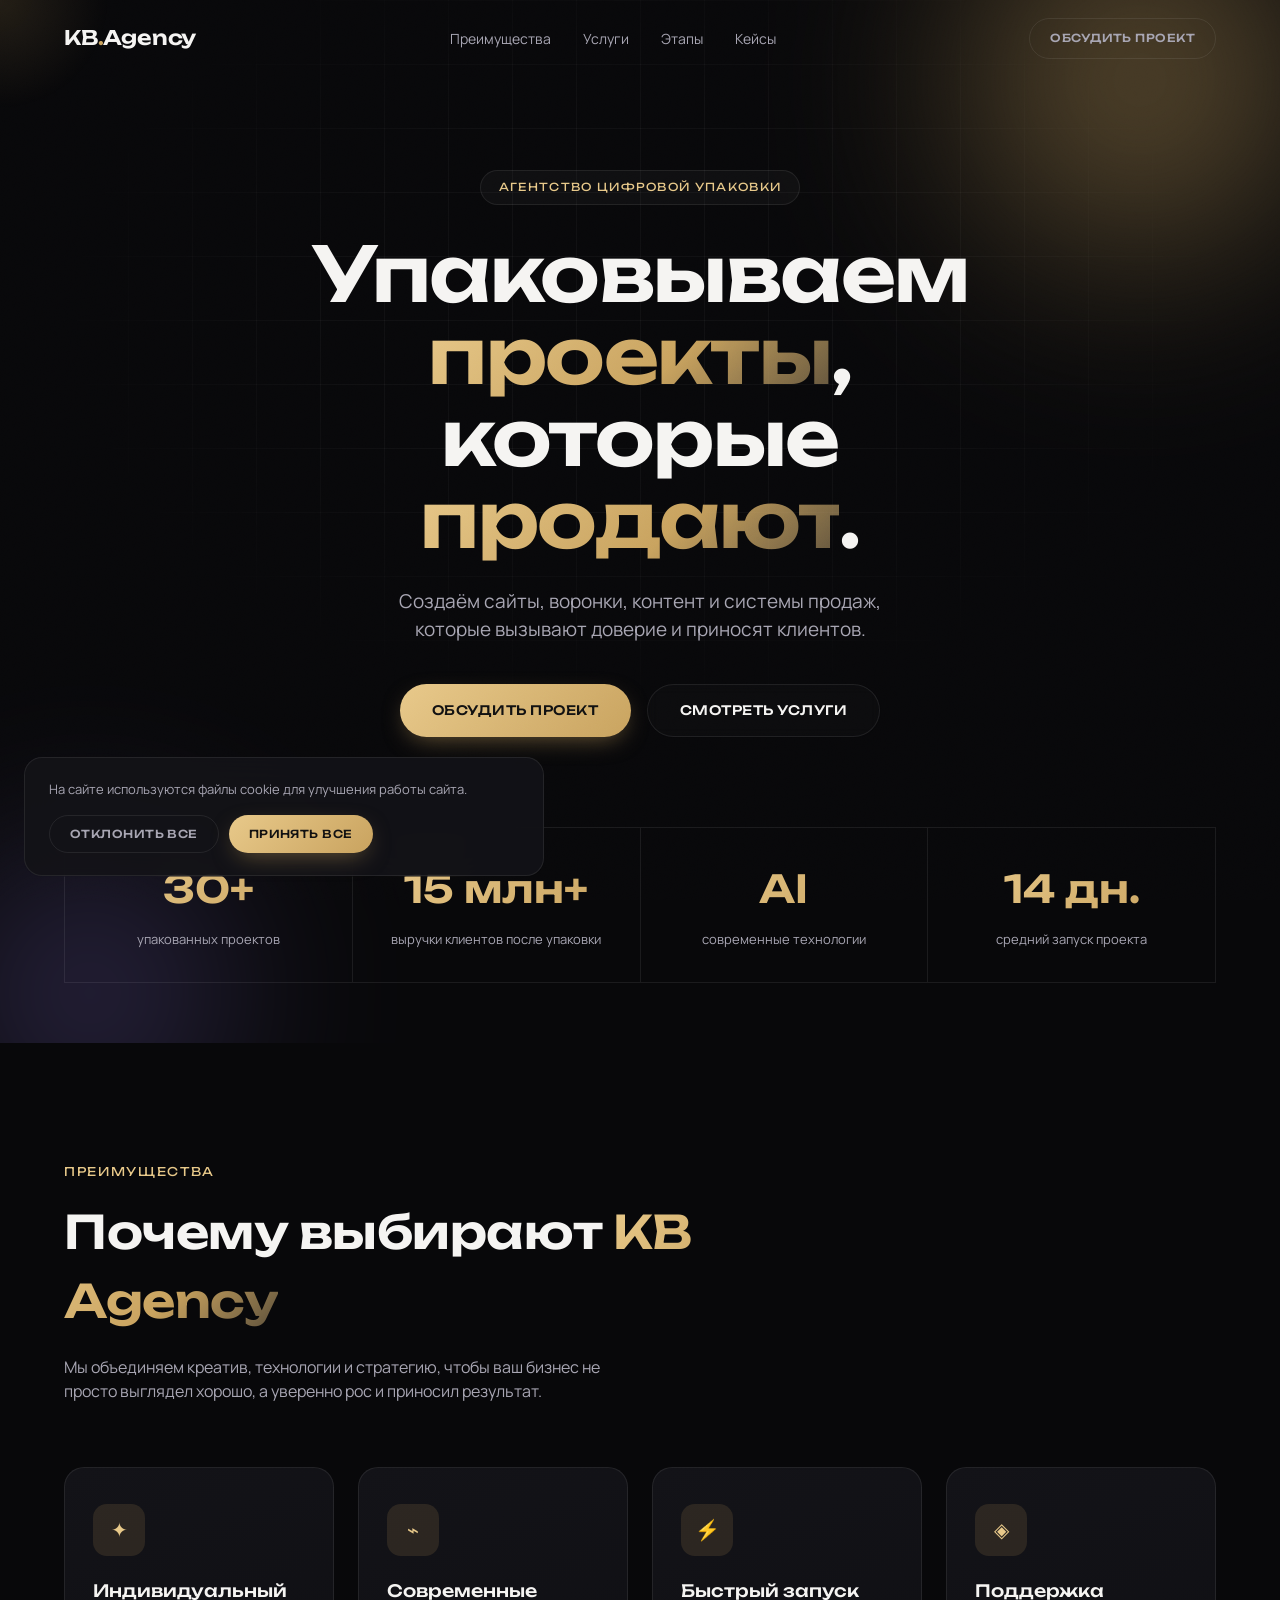
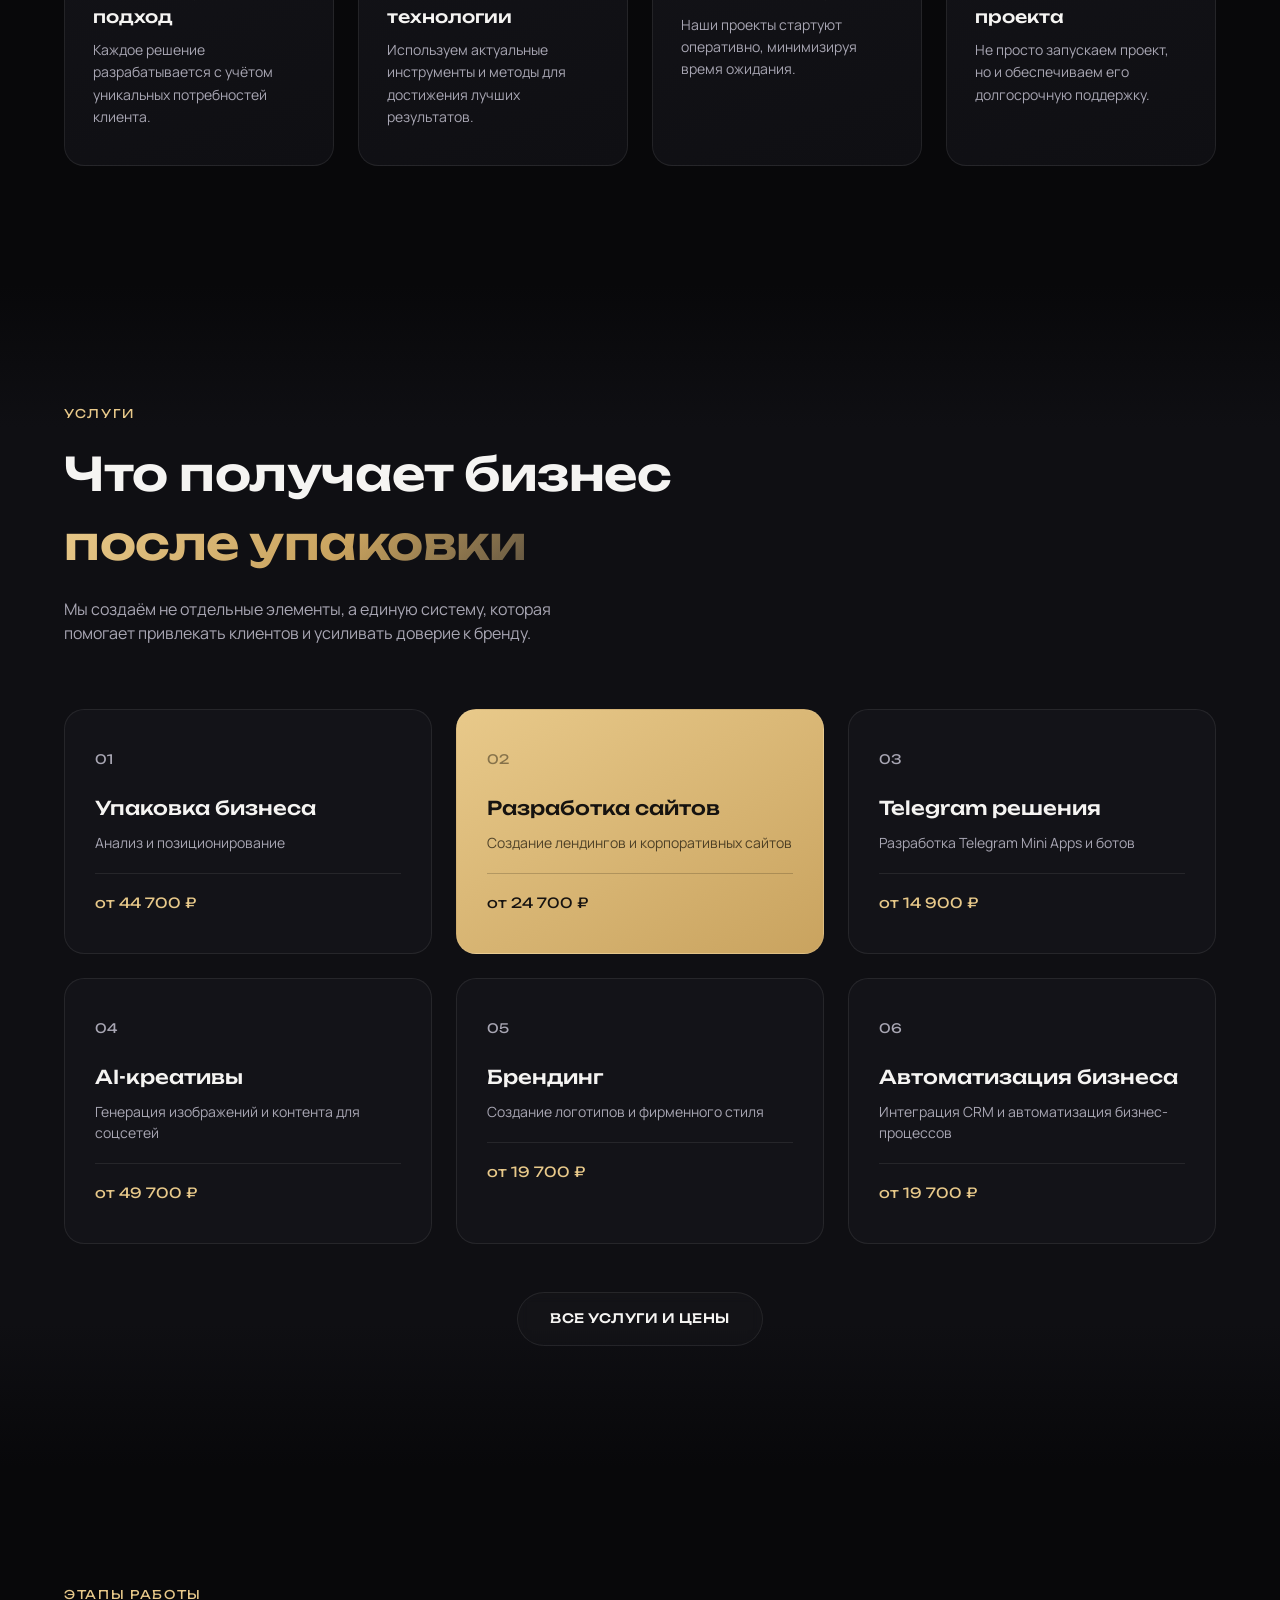
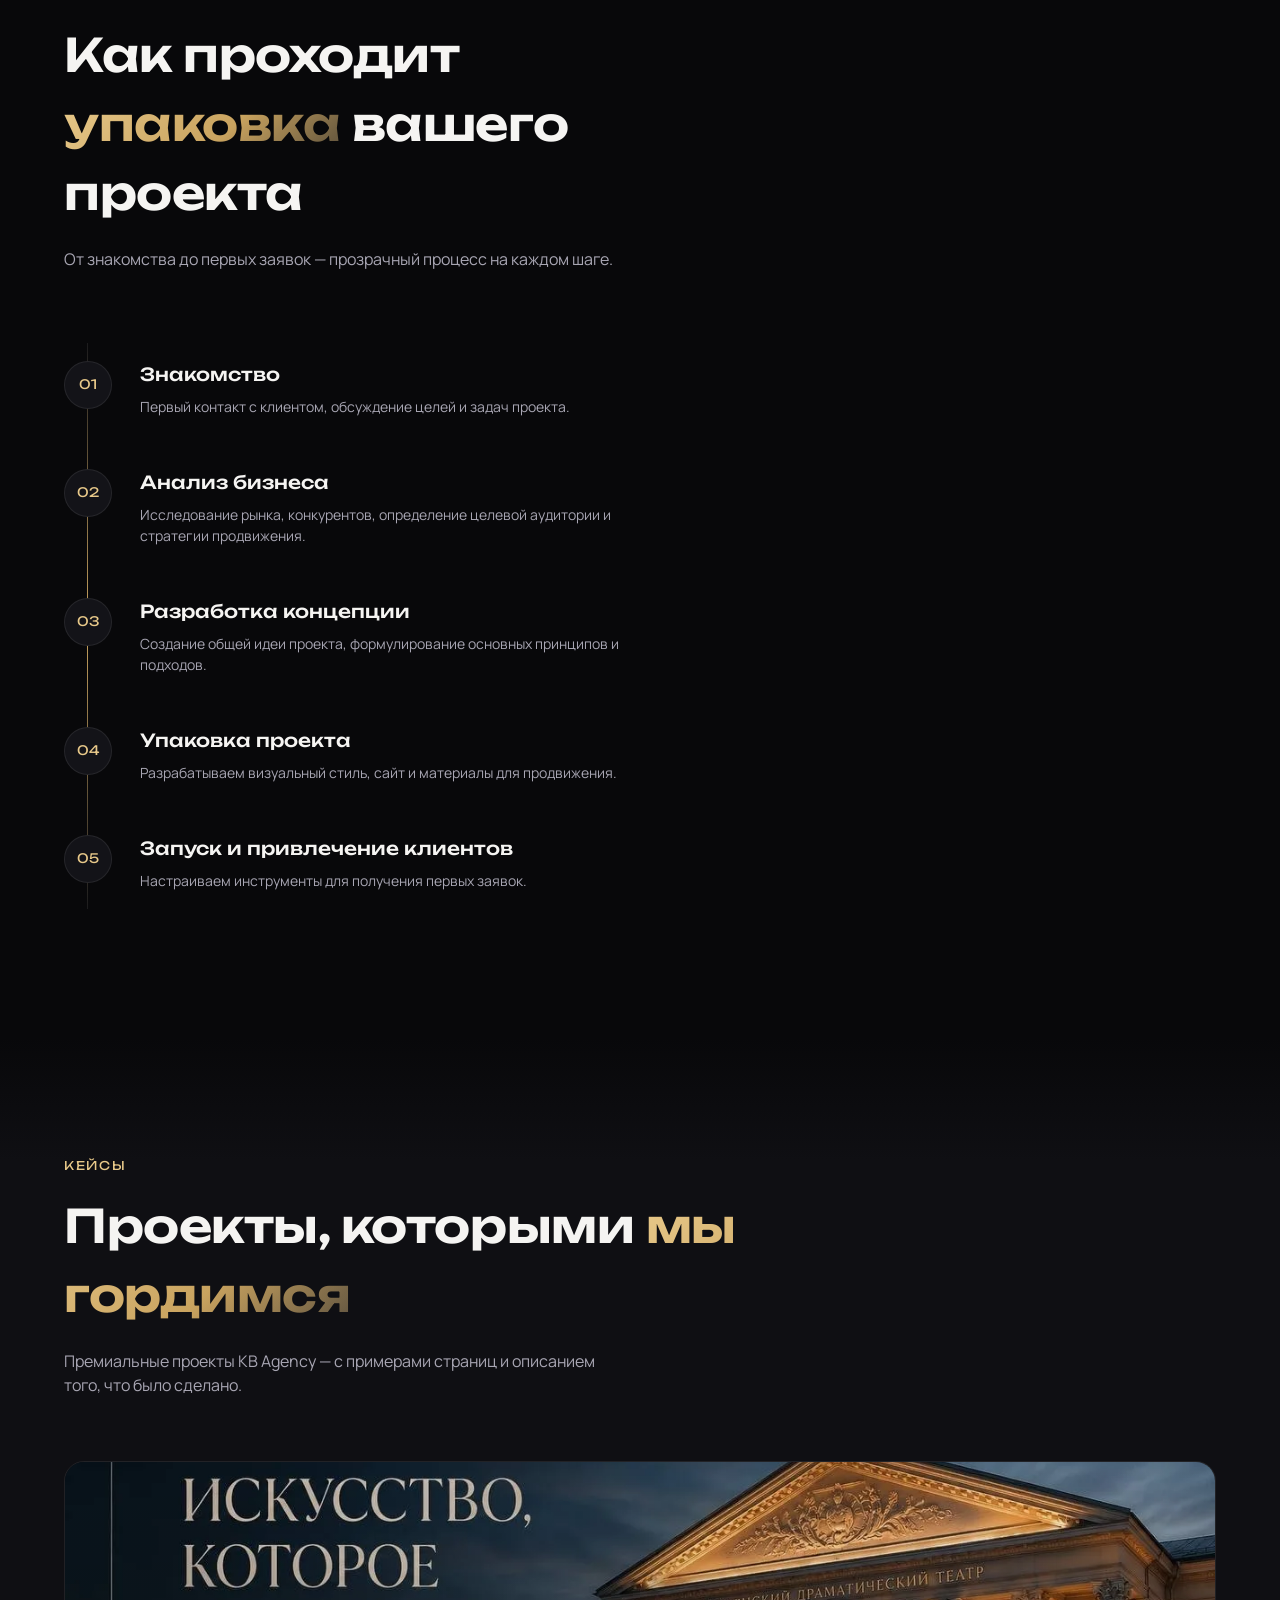
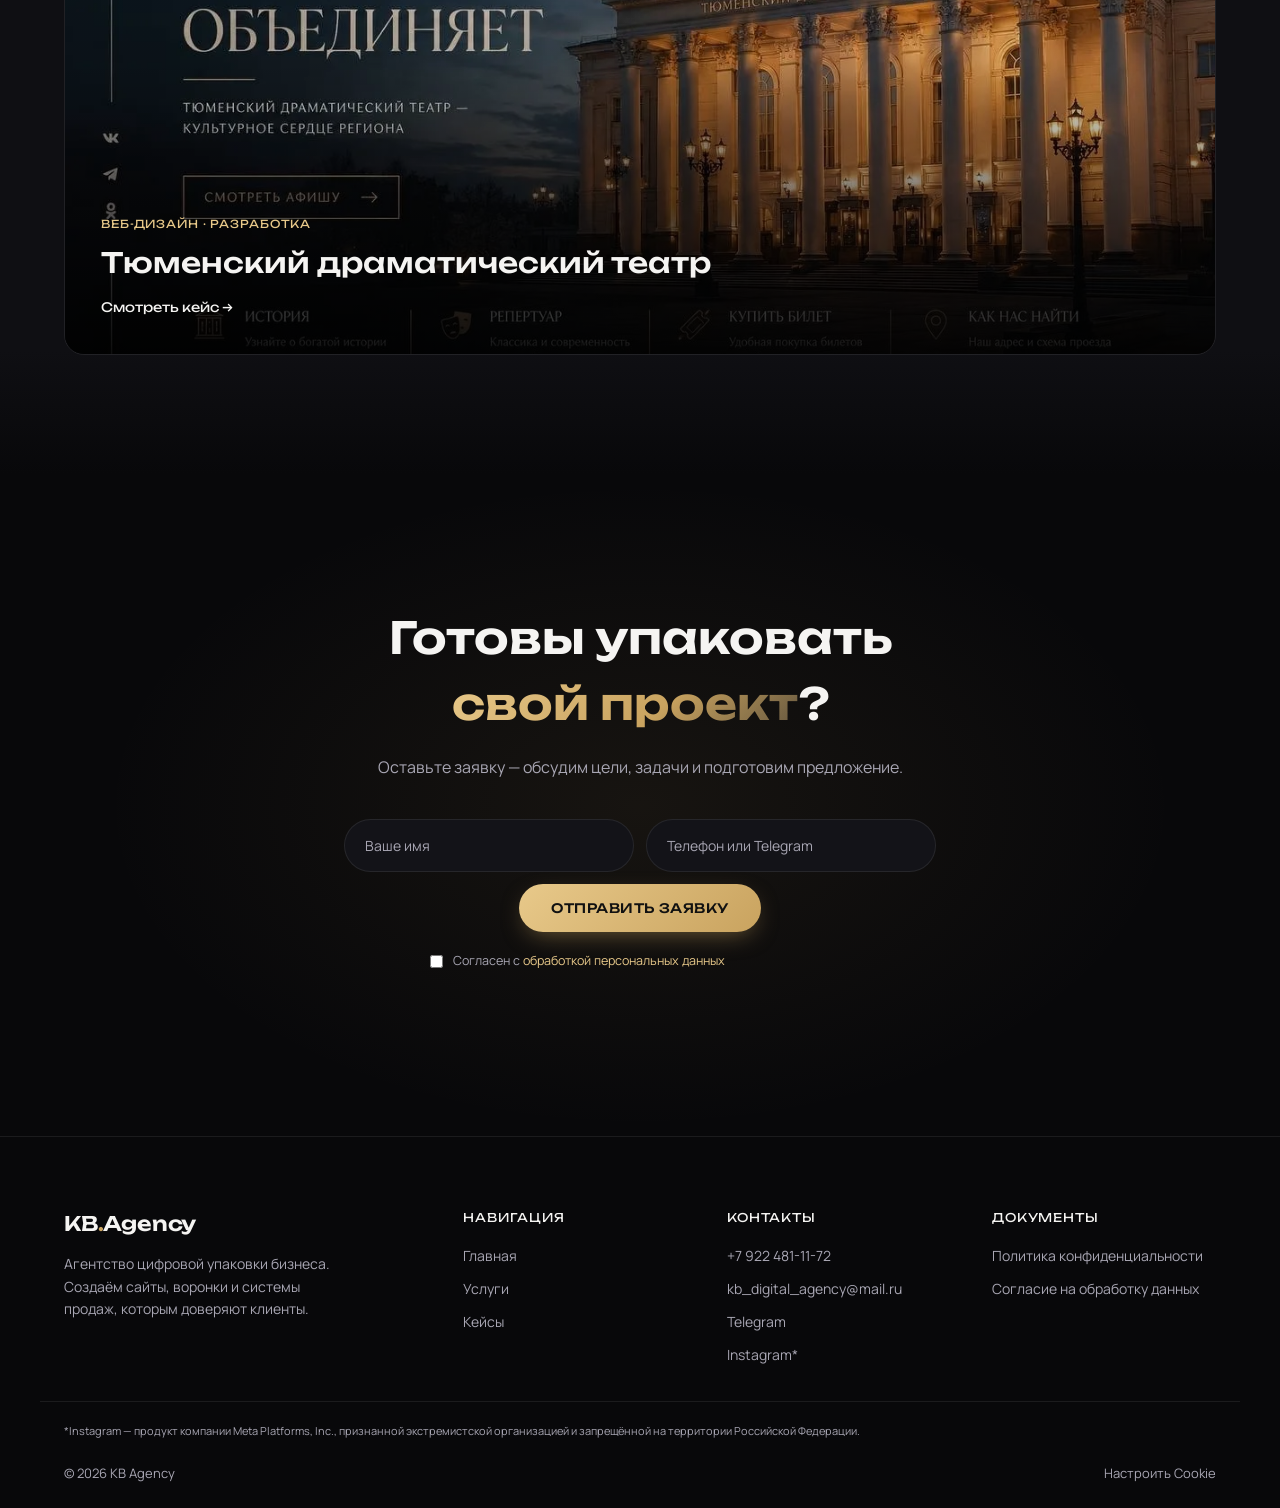
==== index.html @ 7b7e281a "Initial commit: KB Agency site" ====
<!DOCTYPE html>
<html lang="ru">
<head>
<meta charset="UTF-8">
<meta name="viewport" content="width=device-width, initial-scale=1.0">
<title>KB Agency — агентство цифровой упаковки</title>
<meta name="description" content="Создаём сайты, воронки, контент и системы продаж, которые вызывают доверие и приносят клиентов.">

<meta property="og:type" content="website">
<meta property="og:url" content="https://kbagency.ru/">
<meta property="og:title" content="KB Agency — агентство цифровой упаковки">
<meta property="og:description" content="Создаём сайты, воронки, контент и системы продаж, которые вызывают доверие и приносят клиентов.">
<meta property="og:image" content="https://kbagency.ru/brand/instagram-logo-1080.png">
<meta property="og:image:width" content="1080">
<meta property="og:image:height" content="1080">
<meta name="twitter:card" content="summary_large_image">
<meta name="twitter:title" content="KB Agency — агентство цифровой упаковки">
<meta name="twitter:description" content="Создаём сайты, воронки, контент и системы продаж, которые вызывают доверие и приносят клиентов.">
<meta name="twitter:image" content="https://kbagency.ru/brand/instagram-logo-1080.png">

<link rel="preconnect" href="https://fonts.googleapis.com">
<link rel="preconnect" href="https://fonts.gstatic.com" crossorigin>
<link href="https://fonts.googleapis.com/css2?family=Manrope:wght@400;500;600;700;800&family=Unbounded:wght@400;500;600;700;800;900&display=swap" rel="stylesheet">
<link rel="icon" href="brand/favicon.svg" type="image/svg+xml">
<link rel="stylesheet" href="css/style.css">
</head>
<body>

<div class="intro" id="introOverlay" aria-hidden="true">
  <div class="intro__mark">
    <span class="intro__text">KB<span class="intro__dot"></span></span>
    <span class="intro__caret" id="introCaret"></span>
  </div>
</div>

<div class="noise-overlay"></div>
<div class="cursor-glow" id="cursorGlow"></div>

<header class="header" id="header">
  <div class="container header__inner">
    <a href="#top" class="logo">KB<span class="logo__dot">.</span>Agency</a>

    <nav class="nav" id="nav">
      <a href="#advantages" class="nav__link">Преимущества</a>
      <a href="services.html" class="nav__link">Услуги</a>
      <a href="#process" class="nav__link">Этапы</a>
      <a href="cases.html" class="nav__link">Кейсы</a>
      <div class="nav__contact">
        <a href="tel:+79224811172">+7 922 481-11-72</a>
        <a href="mailto:kb_digital_agency@mail.ru">kb_digital_agency@mail.ru</a>
        <a href="https://t.me/KB_AGENCY" target="_blank" rel="noopener">Telegram</a>
        <a href="https://www.instagram.com/kb_digital_agency" target="_blank" rel="noopener">Instagram</a>
      </div>
    </nav>

    <a href="#contact" class="btn btn--small btn--ghost header__cta">Обсудить проект</a>

    <button class="burger" id="burger" aria-label="Открыть меню">
      <span></span><span></span><span></span>
    </button>
  </div>
</header>

<main id="top">

  <!-- HERO -->
  <section class="hero" id="hero">
    <div class="hero__bg" aria-hidden="true">
      <div class="hero__orb hero__orb--1"></div>
      <div class="hero__orb hero__orb--2"></div>
      <div class="hero__grid"></div>
    </div>

    <div class="container hero__inner">
      <span class="eyebrow" data-reveal>Агентство цифровой упаковки</span>
      <h1 class="hero__title" data-reveal>
        Упаковываем <span class="text-gradient">проекты</span>,<br>
        которые <span class="text-gradient">продают</span>.
      </h1>
      <p class="hero__desc" data-reveal>
        Создаём сайты, воронки, контент и системы продаж,
        которые вызывают доверие и приносят клиентов.
      </p>
      <div class="hero__actions" data-reveal>
        <a href="#contact" class="btn btn--primary">Обсудить проект</a>
        <a href="#services" class="btn btn--outline">Смотреть услуги</a>
      </div>
    </div>

    <div class="stats container" data-reveal>
      <div class="stats__grid">
        <div class="stat">
          <span class="stat__value" data-count="30" data-suffix="+">0</span>
          <span class="stat__label">упакованных проектов</span>
        </div>
        <div class="stat">
          <span class="stat__value" data-count="15" data-suffix=" млн+">0</span>
          <span class="stat__label">выручки клиентов после упаковки</span>
        </div>
        <div class="stat">
          <span class="stat__value stat__value--text">AI</span>
          <span class="stat__label">современные технологии</span>
        </div>
        <div class="stat">
          <span class="stat__value" data-count="14" data-suffix=" дн.">0</span>
          <span class="stat__label">средний запуск проекта</span>
        </div>
      </div>
    </div>
  </section>

  <!-- ADVANTAGES -->
  <section class="section" id="advantages">
    <div class="container">
      <span class="section__eyebrow" data-reveal>Преимущества</span>
      <h2 class="section__title" data-reveal>Почему выбирают <span class="text-gradient">KB Agency</span></h2>
      <p class="section__lead" data-reveal>
        Мы объединяем креатив, технологии и стратегию, чтобы ваш бизнес не просто
        выглядел хорошо, а уверенно рос и приносил результат.
      </p>

      <div class="grid grid--4">
        <article class="card" data-reveal>
          <div class="card__icon">✦</div>
          <h3 class="card__title">Индивидуальный подход</h3>
          <p class="card__text">Каждое решение разрабатывается с учётом уникальных потребностей клиента.</p>
        </article>
        <article class="card" data-reveal>
          <div class="card__icon">⌁</div>
          <h3 class="card__title">Современные технологии</h3>
          <p class="card__text">Используем актуальные инструменты и методы для достижения лучших результатов.</p>
        </article>
        <article class="card" data-reveal>
          <div class="card__icon">⚡</div>
          <h3 class="card__title">Быстрый запуск</h3>
          <p class="card__text">Наши проекты стартуют оперативно, минимизируя время ожидания.</p>
        </article>
        <article class="card" data-reveal>
          <div class="card__icon">◈</div>
          <h3 class="card__title">Поддержка проекта</h3>
          <p class="card__text">Не просто запускаем проект, но и обеспечиваем его долгосрочную поддержку.</p>
        </article>
      </div>
    </div>
  </section>

  <!-- SERVICES -->
  <section class="section section--alt" id="services">
    <div class="container">
      <span class="section__eyebrow" data-reveal>Услуги</span>
      <h2 class="section__title" data-reveal>Что получает бизнес <span class="text-gradient">после упаковки</span></h2>
      <p class="section__lead" data-reveal>
        Мы создаём не отдельные элементы, а единую систему, которая помогает
        привлекать клиентов и усиливать доверие к бренду.
      </p>

      <div class="grid grid--3">
        <a href="services.html#packaging" class="service" data-reveal>
          <span class="service__num">01</span>
          <h3 class="service__title">Упаковка бизнеса</h3>
          <p class="service__text">Анализ и позиционирование</p>
          <span class="service__price">от 44 700 ₽</span>
        </a>
        <a href="services.html#sites" class="service service--accent" data-reveal>
          <span class="service__num">02</span>
          <h3 class="service__title">Разработка сайтов</h3>
          <p class="service__text">Создание лендингов и корпоративных сайтов</p>
          <span class="service__price">от 24 700 ₽</span>
        </a>
        <a href="services.html#telegram" class="service" data-reveal>
          <span class="service__num">03</span>
          <h3 class="service__title">Telegram решения</h3>
          <p class="service__text">Разработка Telegram Mini Apps и ботов</p>
          <span class="service__price">от 14 900 ₽</span>
        </a>
        <a href="services.html#ai" class="service" data-reveal>
          <span class="service__num">04</span>
          <h3 class="service__title">AI-креативы</h3>
          <p class="service__text">Генерация изображений и контента для соцсетей</p>
          <span class="service__price">от 49 700 ₽</span>
        </a>
        <a href="services.html#branding" class="service" data-reveal>
          <span class="service__num">05</span>
          <h3 class="service__title">Брендинг</h3>
          <p class="service__text">Создание логотипов и фирменного стиля</p>
          <span class="service__price">от 19 700 ₽</span>
        </a>
        <a href="services.html#automation" class="service" data-reveal>
          <span class="service__num">06</span>
          <h3 class="service__title">Автоматизация бизнеса</h3>
          <p class="service__text">Интеграция CRM и автоматизация бизнес-процессов</p>
          <span class="service__price">от 19 700 ₽</span>
        </a>
      </div>

      <div class="section__more" data-reveal>
        <a href="services.html" class="btn btn--outline">Все услуги и цены</a>
      </div>
    </div>
  </section>

  <!-- PROCESS -->
  <section class="section" id="process">
    <div class="container">
      <span class="section__eyebrow" data-reveal>Этапы работы</span>
      <h2 class="section__title" data-reveal>Как проходит <span class="text-gradient">упаковка</span> вашего проекта</h2>
      <p class="section__lead" data-reveal>
        От знакомства до первых заявок — прозрачный процесс на каждом шаге.
      </p>

      <div class="timeline">
        <div class="timeline__line" aria-hidden="true"></div>

        <div class="timeline__item" data-reveal>
          <span class="timeline__num">01</span>
          <div class="timeline__content">
            <h3>Знакомство</h3>
            <p>Первый контакт с клиентом, обсуждение целей и задач проекта.</p>
          </div>
        </div>
        <div class="timeline__item" data-reveal>
          <span class="timeline__num">02</span>
          <div class="timeline__content">
            <h3>Анализ бизнеса</h3>
            <p>Исследование рынка, конкурентов, определение целевой аудитории и стратегии продвижения.</p>
          </div>
        </div>
        <div class="timeline__item" data-reveal>
          <span class="timeline__num">03</span>
          <div class="timeline__content">
            <h3>Разработка концепции</h3>
            <p>Создание общей идеи проекта, формулирование основных принципов и подходов.</p>
          </div>
        </div>
        <div class="timeline__item" data-reveal>
          <span class="timeline__num">04</span>
          <div class="timeline__content">
            <h3>Упаковка проекта</h3>
            <p>Разрабатываем визуальный стиль, сайт и материалы для продвижения.</p>
          </div>
        </div>
        <div class="timeline__item" data-reveal>
          <span class="timeline__num">05</span>
          <div class="timeline__content">
            <h3>Запуск и привлечение клиентов</h3>
            <p>Настраиваем инструменты для получения первых заявок.</p>
          </div>
        </div>
      </div>
    </div>
  </section>

  <!-- CASES TEASER -->
  <section class="section section--alt" id="cases">
    <div class="container">
      <span class="section__eyebrow" data-reveal>Кейсы</span>
      <h2 class="section__title" data-reveal>Проекты, которыми <span class="text-gradient">мы гордимся</span></h2>
      <p class="section__lead" data-reveal>Премиальные проекты KB Agency — с примерами страниц и описанием того, что было сделано.</p>
    </div>

    <div class="container" data-reveal>
      <a href="cases.html" class="case-teaser">
        <img src="img/case4.webp" alt="Тюменский драматический театр — сайт" loading="lazy">
        <div class="case-teaser__overlay">
          <span class="case-teaser__tag">Веб-дизайн · Разработка</span>
          <h3>Тюменский драматический театр</h3>
          <span class="case-teaser__link">Смотреть кейс →</span>
        </div>
      </a>
    </div>
  </section>

  <!-- CONTACT / CTA -->
  <section class="cta" id="contact">
    <div class="container cta__inner" data-reveal>
      <h2 class="cta__title">Готовы упаковать <span class="text-gradient">свой проект</span>?</h2>
      <p class="cta__text">Оставьте заявку — обсудим цели, задачи и подготовим предложение.</p>
      <form class="cta__form" id="ctaForm">
        <input type="text" name="name" placeholder="Ваше имя" required>
        <input type="tel" name="phone" placeholder="Телефон или Telegram" required>
        <button type="submit" class="btn btn--primary">Отправить заявку</button>
      </form>
      <label class="cta__consent">
        <input type="checkbox" form="ctaForm" required>
        <span>Согласен с <a href="personal-data.html">обработкой персональных данных</a></span>
      </label>
      <p class="cta__note" id="ctaNote"></p>
    </div>
  </section>

</main>

<footer class="footer">
  <div class="container footer__inner">
    <div class="footer__brand">
      <a href="#top" class="logo">KB<span class="logo__dot">.</span>Agency</a>
      <p>Агентство цифровой упаковки бизнеса. Создаём сайты, воронки и системы продаж, которым доверяют клиенты.</p>
    </div>

    <div class="footer__col">
      <span class="footer__heading">Навигация</span>
      <nav class="footer__nav">
        <a href="#top">Главная</a>
        <a href="services.html">Услуги</a>
        <a href="cases.html">Кейсы</a>
      </nav>
    </div>

    <div class="footer__col">
      <span class="footer__heading">Контакты</span>
      <nav class="footer__nav">
        <a href="tel:+79224811172">+7 922 481-11-72</a>
        <a href="mailto:kb_digital_agency@mail.ru">kb_digital_agency@mail.ru</a>
        <a href="https://t.me/KB_AGENCY" target="_blank" rel="noopener">Telegram</a>
        <a href="https://www.instagram.com/kb_digital_agency" target="_blank" rel="noopener">Instagram*</a>
      </nav>
    </div>

    <div class="footer__col">
      <span class="footer__heading">Документы</span>
      <nav class="footer__nav">
        <a href="privacy.html">Политика конфиденциальности</a>
        <a href="personal-data.html">Согласие на обработку данных</a>
      </nav>
    </div>
  </div>

  <div class="container footer__legal">
    <small>*Instagram — продукт компании Meta Platforms, Inc., признанной экстремистской организацией и запрещённой на территории Российской Федерации.</small>
  </div>

  <div class="container footer__bottom">
    <span>© 2026 KB Agency</span>
    <a href="#" id="cookieSettingsLink">Настроить Cookie</a>
  </div>
</footer>

<!-- Cookie banner -->
<div class="cookie-banner" id="cookieBanner">
  <p>На сайте используются файлы cookie для улучшения работы сайта.</p>
  <div class="cookie-banner__actions">
    <button class="btn btn--small btn--ghost" id="cookieDecline">Отклонить все</button>
    <button class="btn btn--small btn--primary" id="cookieAccept">Принять все</button>
  </div>
</div>

<script src="js/intro.js"></script>
<script src="js/tilt.js"></script>
<script src="js/main.js"></script>
</body>
</html>
---- css/style.css ----
/* ============ KB Agency — style.css ============ */

:root{
  --bg: #08080a;
  --bg-soft: #0f0f13;
  --surface: #131318;
  --surface-2: #1a1a21;
  --border: rgba(255,255,255,.08);
  --text: #f5f4f2;
  --text-dim: #a8a6b3;
  --accent: #c9a35f;
  --accent-2: #e8c98a;
  --accent-soft: rgba(201,163,95,.14);
  --radius: 20px;
  --container: 1200px;
  --ff-display: 'Unbounded', sans-serif;
  --ff-body: 'Manrope', sans-serif;
  --ease: cubic-bezier(.22,1,.36,1);
}

*{ box-sizing:border-box; margin:0; padding:0; }
html{ scroll-behavior:smooth; scrollbar-color:var(--accent) var(--bg-soft); scrollbar-width:thin; }
body{
  background:var(--bg);
  color:var(--text);
  font-family:var(--ff-body);
  line-height:1.5;
  overflow-x:hidden;
  -webkit-font-smoothing:antialiased;
}

/* ---------- branded scrollbar ---------- */
::-webkit-scrollbar{ width:10px; height:10px; }
::-webkit-scrollbar-track{ background:var(--bg-soft); }
::-webkit-scrollbar-thumb{
  background:linear-gradient(180deg, var(--accent-2), var(--accent));
  border-radius:6px;
  border:2px solid var(--bg-soft);
}
::-webkit-scrollbar-thumb:hover{ background:linear-gradient(180deg, var(--accent-2), var(--accent-2)); }

/* ---------- cross-page view transitions ---------- */
@view-transition{
  navigation:auto;
}
::view-transition-old(root){
  animation: kb-fade-out .35s var(--ease) both;
}
::view-transition-new(root){
  animation: kb-fade-in .45s var(--ease) both;
}
@keyframes kb-fade-out{ to{ opacity:0; } }
@keyframes kb-fade-in{ from{ opacity:0; } }

@media (prefers-reduced-motion: reduce){
  ::view-transition-old(root), ::view-transition-new(root){ animation:none; }
}
img{ max-width:100%; display:block; }
a{ color:inherit; text-decoration:none; }
button{ font-family:inherit; cursor:pointer; border:none; background:none; color:inherit; }
input{ font-family:inherit; }
ul{ list-style:none; }

.container{
  width:100%;
  max-width:var(--container);
  margin:0 auto;
  padding:0 24px;
}

.text-gradient{
  background:linear-gradient(135deg, var(--accent-2), var(--accent) 60%, #fff2 120%);
  -webkit-background-clip:text;
  background-clip:text;
  color:transparent;
}

/* ---------- intro screen ---------- */
.intro{
  position:fixed; inset:0; z-index:1000;
  background:var(--bg);
  display:flex; align-items:center; justify-content:center;
  cursor:pointer;
  transition:opacity .5s var(--ease), visibility .5s;
}
.intro.is-hidden{ opacity:0; visibility:hidden; pointer-events:none; }
.intro__mark{ position:relative; display:inline-flex; align-items:flex-start; }
.intro__text{
  font-family:var(--ff-display); font-weight:700;
  font-size:clamp(48px, 10vw, 120px);
  line-height:1;
  background:linear-gradient(135deg, var(--accent-2), var(--accent));
  -webkit-background-clip:text; background-clip:text; color:transparent;
  clip-path:inset(0 100% 0 0);
  transition:clip-path .9s cubic-bezier(.65,0,.35,1);
}
.intro.is-drawn .intro__text{ clip-path:inset(0 0% 0 0); }
.intro__dot{
  display:inline-block; width:.14em; height:.14em; border-radius:50%;
  background:linear-gradient(135deg, var(--accent-2), var(--accent));
  margin-left:.06em; transform:scale(0);
  transition:transform .35s var(--ease) .75s;
}
.intro.is-drawn .intro__dot{ transform:scale(1); }
.intro__caret{
  position:absolute; top:2%; left:0; width:3px; height:92%;
  background:linear-gradient(180deg, var(--accent-2), var(--accent));
  opacity:0;
  box-shadow:0 0 12px rgba(201,163,95,.7);
}
.intro.is-drawn .intro__caret{
  animation:introCaret .9s cubic-bezier(.65,0,.35,1) forwards;
}
@keyframes introCaret{
  0%{ left:0; opacity:1; }
  85%{ opacity:1; }
  100%{ left:100%; opacity:0; }
}

/* ---------- noise + cursor glow ---------- */
.noise-overlay{
  position:fixed; inset:0; pointer-events:none; z-index:2;
  opacity:.035;
  background-image:url("data:image/svg+xml,%3Csvg xmlns='http://www.w3.org/2000/svg' width='120' height='120'%3E%3Cfilter id='n'%3E%3CfeTurbulence type='fractalNoise' baseFrequency='0.9' numOctaves='2' stitchTiles='stitch'/%3E%3C/filter%3E%3Crect width='100%25' height='100%25' filter='url(%23n)'/%3E%3C/svg%3E");
  mix-blend-mode:overlay;
}
.cursor-glow{
  position:fixed; top:0; left:0; width:220px; height:220px;
  border-radius:50%;
  background:radial-gradient(circle, rgba(201,163,95,.14), transparent 70%);
  transform:translate(-50%,-50%);
  pointer-events:none;
  z-index:1;
  transition:opacity .3s;
}

/* ---------- buttons ---------- */
.btn{
  display:inline-flex; align-items:center; justify-content:center;
  gap:8px;
  padding:16px 32px;
  border-radius:999px;
  font-family:var(--ff-display);
  font-size:13px;
  font-weight:500;
  letter-spacing:.04em;
  text-transform:uppercase;
  transition:transform .35s var(--ease), box-shadow .35s var(--ease), background .35s var(--ease), color .35s var(--ease), border-color .35s var(--ease);
  white-space:nowrap;
}
.btn--primary{
  background:linear-gradient(135deg, var(--accent-2), var(--accent));
  color:#111;
  box-shadow:0 8px 24px -8px rgba(201,163,95,.55);
}
.btn--outline{
  border:1px solid var(--border);
  color:var(--text);
  background:rgba(255,255,255,.02);
  backdrop-filter:blur(6px);
}
.btn--ghost{ border:1px solid var(--border); color:var(--text-dim); }
.btn--small{ padding:11px 20px; font-size:11px; }

/* ---------- header ---------- */
.header{
  position:fixed; top:0; left:0; right:0; z-index:100;
  padding:18px 0;
  transition:background .4s var(--ease), padding .4s var(--ease), border-color .4s var(--ease);
  border-bottom:1px solid transparent;
}
.header.is-scrolled{
  background:rgba(8,8,10,.75);
  backdrop-filter:blur(16px) saturate(140%);
  border-bottom-color:var(--border);
  padding:12px 0;
}
.header__inner{ display:flex; align-items:center; justify-content:space-between; gap:24px; }
.logo{ font-family:var(--ff-display); font-size:20px; font-weight:600; letter-spacing:-.01em; }
.logo__dot{ color:var(--accent); }

.nav{ display:flex; gap:32px; }
.nav__contact{ display:none; }
.nav__link{
  position:relative; font-size:14px; color:var(--text-dim);
  transition:color .3s;
}
.nav__link::after{
  content:''; position:absolute; left:0; bottom:-6px; width:0; height:1px;
  background:var(--accent-2); transition:width .3s var(--ease);
}
.nav__link:hover{ color:var(--text); }
.nav__link:hover::after{ width:100%; }

.header__cta{ display:inline-flex; }
.burger{ display:none; flex-direction:column; gap:5px; width:28px; z-index:110; }
.burger span{ height:2px; width:100%; background:var(--text); border-radius:2px; transition:transform .3s, opacity .3s; }
.burger.is-open span:nth-child(1){ transform:translateY(7px) rotate(45deg); }
.burger.is-open span:nth-child(2){ opacity:0; }
.burger.is-open span:nth-child(3){ transform:translateY(-7px) rotate(-45deg); }

/* ---------- hero ---------- */
.hero{
  position:relative;
  padding:170px 0 60px;
  overflow:hidden;
}
.hero__bg{ position:absolute; inset:0; z-index:0; }
.hero__orb{
  position:absolute; border-radius:50%; filter:blur(90px); opacity:.55;
  animation:float 14s ease-in-out infinite;
}
.hero__orb--1{ width:520px; height:520px; background:radial-gradient(circle, var(--accent) 0%, transparent 70%); top:-180px; right:-120px; }
.hero__orb--2{ width:380px; height:380px; background:radial-gradient(circle, #6b5aa8 0%, transparent 70%); bottom:-140px; left:-100px; animation-delay:-6s; }
.hero__grid{
  position:absolute; inset:0;
  background-image:linear-gradient(rgba(255,255,255,.035) 1px, transparent 1px), linear-gradient(90deg, rgba(255,255,255,.035) 1px, transparent 1px);
  background-size:64px 64px;
  mask-image:radial-gradient(ellipse 60% 50% at 50% 30%, #000 40%, transparent 80%);
}
@keyframes float{
  0%,100%{ transform:translate(0,0) scale(1); }
  50%{ transform:translate(-20px,30px) scale(1.05); }
}

.hero__inner{ position:relative; z-index:1; text-align:center; max-width:900px; margin:0 auto; }
.eyebrow{
  display:inline-flex; align-items:center; gap:8px;
  font-family:var(--ff-display); font-size:11px; letter-spacing:.12em; text-transform:uppercase;
  color:var(--accent-2);
  padding:8px 18px; border:1px solid var(--border); border-radius:999px;
  background:rgba(255,255,255,.03);
  margin-bottom:28px;
}
.hero__title{
  font-family:var(--ff-display);
  font-size:clamp(28px, 8vw, 76px);
  font-weight:600;
  line-height:1.08;
  letter-spacing:-.02em;
  margin-bottom:26px;
  overflow-wrap:break-word;
}
.hero__desc{
  font-size:clamp(15px, 1.6vw, 19px);
  color:var(--text-dim);
  max-width:560px;
  margin:0 auto 40px;
}
.hero__actions{ display:flex; gap:16px; justify-content:center; flex-wrap:wrap; }

/* stats */
.stats{ position:relative; z-index:1; margin-top:90px; }
.stats__grid{
  display:grid; grid-template-columns:repeat(4,1fr);
  border-top:1px solid var(--border);
  border-left:1px solid var(--border);
}
.stat{
  padding:32px 20px;
  border-right:1px solid var(--border);
  border-bottom:1px solid var(--border);
  text-align:center;
  transition:background .3s;
}
.stat__value{
  display:block; font-family:var(--ff-display); font-size:clamp(26px,3vw,40px); font-weight:600;
  background:linear-gradient(135deg, var(--accent-2), var(--accent));
  -webkit-background-clip:text; background-clip:text; color:transparent;
  margin-bottom:8px;
}
.stat__value--text{ color:transparent; }
.stat__label{ font-size:13px; color:var(--text-dim); }

/* ---------- page hero (subpages) ---------- */
.page-hero{ position:relative; padding:170px 0 90px; overflow:hidden; }
.page-hero__inner{ position:relative; z-index:1; max-width:760px; }
.page-hero__title{
  font-family:var(--ff-display); font-size:clamp(26px,7vw,52px); font-weight:600;
  line-height:1.12; letter-spacing:-.01em; margin-bottom:20px;
  overflow-wrap:break-word;
}
.page-hero__desc{ font-size:16px; color:var(--text-dim); max-width:600px; }
.nav__link.is-active{ color:var(--accent-2); }

/* ---------- service detail blocks ---------- */
.services-list{ padding-top:0; }
.service-block{
  padding:44px;
  border:1px solid var(--border);
  border-radius:var(--radius);
  background:linear-gradient(160deg, var(--surface), var(--bg-soft));
  margin-bottom:24px;
  transition:transform .15s linear, border-color .4s;
  will-change:transform;
}
.service-block__head{
  display:grid;
  grid-template-columns:56px 1fr auto;
  gap:24px;
  align-items:start;
  margin-bottom:28px;
}
.service-block__num{
  font-family:var(--ff-display); font-size:14px; color:var(--accent-2);
  width:56px; height:56px; border-radius:14px;
  display:flex; align-items:center; justify-content:center;
  background:var(--accent-soft);
}
.service-block__title{ font-family:var(--ff-display); font-size:22px; font-weight:500; margin-bottom:10px; }
.service-block__desc{ font-size:15px; color:var(--text-dim); max-width:520px; }
.service-block__price{ text-align:right; white-space:nowrap; }
.service-block__price span{ display:block; font-size:12px; color:var(--text-dim); }
.service-block__price strong{ font-family:var(--ff-display); font-size:24px; font-weight:600; color:var(--accent-2); }

.checklist{
  display:grid; grid-template-columns:repeat(2,1fr); gap:14px 32px;
  padding:26px 0; margin-bottom:8px;
  border-top:1px solid var(--border);
}
.checklist li{
  position:relative; padding-left:28px; font-size:14px; color:var(--text-dim);
}
.checklist li::before{
  content:'✓'; position:absolute; left:0; top:0;
  width:18px; height:18px; border-radius:50%;
  background:var(--accent-soft); color:var(--accent-2);
  font-size:11px; display:flex; align-items:center; justify-content:center;
}
.service-block__cta{ margin-top:10px; }

/* ---------- sections ---------- */
.section{ padding:120px 0; position:relative; }
.section--alt{ background:linear-gradient(180deg, transparent, var(--bg-soft) 12%, var(--bg-soft) 88%, transparent); }
.section__eyebrow{
  display:block; font-family:var(--ff-display); font-size:12px; letter-spacing:.14em; text-transform:uppercase;
  color:var(--accent-2); margin-bottom:16px;
}
.section__title{
  font-family:var(--ff-display); font-size:clamp(28px, 4vw, 46px); font-weight:600;
  letter-spacing:-.01em; max-width:680px; margin-bottom:20px;
}
.section__lead{ color:var(--text-dim); font-size:16px; max-width:560px; margin-bottom:64px; }

/* grids */
.grid{ display:grid; gap:24px; }
.grid--4{ grid-template-columns:repeat(4,1fr); }
.grid--3{ grid-template-columns:repeat(3,1fr); }

/* advantage cards */
.card{
  padding:36px 28px;
  background:linear-gradient(160deg, var(--surface), var(--bg-soft));
  border:1px solid var(--border);
  border-radius:var(--radius);
  transition:transform .15s linear, border-color .4s, background .4s;
  transform-style:preserve-3d;
  will-change:transform;
  position:relative;
  overflow:hidden;
}
.card::before{
  content:''; position:absolute; inset:0; opacity:0; transition:opacity .4s;
  background:radial-gradient(400px circle at var(--mx,50%) var(--my,50%), rgba(201,163,95,.12), transparent 60%);
}
.card__icon{
  width:52px; height:52px; border-radius:14px;
  display:flex; align-items:center; justify-content:center;
  background:var(--accent-soft); color:var(--accent-2);
  font-size:20px; margin-bottom:22px;
}
.card__title{ font-family:var(--ff-display); font-size:17px; font-weight:500; margin-bottom:10px; }
.card__text{ font-size:14px; color:var(--text-dim); line-height:1.6; }

/* service cards */
.service{
  display:block;
  padding:40px 30px;
  border:1px solid var(--border);
  border-radius:var(--radius);
  background:var(--surface);
  transition:transform .15s linear, border-color .4s, background .4s;
  will-change:transform;
}
.service--accent{
  background:linear-gradient(150deg, var(--accent-2), var(--accent));
  color:#161310;
}
.service--accent .service__num{ color:rgba(20,15,5,.45); }
.service--accent .service__text{ color:rgba(20,15,5,.7); }
.service--accent .service__price{ color:#161310; border-top-color:rgba(20,15,5,.2); }
.service__num{
  display:block; font-family:var(--ff-display); font-size:13px; color:var(--text-dim); margin-bottom:24px;
}
.service__title{ font-family:var(--ff-display); font-size:19px; font-weight:500; margin-bottom:10px; }
.service__text{ font-size:14px; color:var(--text-dim); margin-bottom:20px; }
.service__price{
  display:block; font-family:var(--ff-display); font-size:14px; color:var(--accent-2);
  padding-top:18px; border-top:1px solid var(--border);
}
.section__more{ margin-top:48px; text-align:center; }

/* timeline */
.timeline{ position:relative; max-width:760px; }
.timeline__line{
  position:absolute; left:23px; top:8px; bottom:8px; width:1px;
  background:linear-gradient(var(--border), var(--accent), var(--border));
}
.timeline__item{
  display:flex; gap:28px; padding:26px 0; position:relative;
}
.timeline__num{
  flex:none; width:48px; height:48px; border-radius:50%;
  border:1px solid var(--border);
  background:var(--surface);
  display:flex; align-items:center; justify-content:center;
  font-family:var(--ff-display); font-size:13px; color:var(--accent-2);
  z-index:1;
  transition:border-color .3s, box-shadow .3s;
}
.timeline__item:hover .timeline__num{ border-color:var(--accent); box-shadow:0 0 0 6px var(--accent-soft); }
.timeline__content h3{ font-family:var(--ff-display); font-size:18px; font-weight:500; margin-bottom:8px; }
.timeline__content p{ font-size:14px; color:var(--text-dim); max-width:480px; }

/* ---------- case study (single-project gallery, click thumb to swap hero) ---------- */
.case-study{ padding-top:0; }
.case-study__stage-wrap{ margin-bottom:28px; }
.case-study__stage{
  position:relative;
  width:100%; aspect-ratio:16/9; max-height:70vh;
  border-radius:var(--radius);
  overflow:hidden;
  border:1px solid var(--border);
  background:var(--surface);
}
.case-study__image{
  position:absolute; inset:0; width:100%; height:100%; object-fit:cover;
  transition:opacity .3s var(--ease);
}
.case-study__image.is-swapping{ opacity:0; }
.case-study__overlay{
  position:absolute; inset:0;
  background:linear-gradient(0deg, rgba(0,0,0,.85) 0%, rgba(0,0,0,.1) 55%, transparent 100%);
  display:flex; flex-direction:column; justify-content:flex-end;
  padding:32px;
}
.case-study__tag{
  font-family:var(--ff-display); font-size:12px; letter-spacing:.08em; text-transform:uppercase;
  color:var(--accent-2); margin-bottom:10px;
}
.case-study__desc{ font-size:14px; color:var(--text-dim); max-width:520px; }

.case-study__meta{
  display:flex; align-items:center; gap:20px;
  margin-bottom:28px;
}
.case-study__line{ flex:1; height:1px; background:var(--border); }
.case-study__by{
  font-family:var(--ff-display); font-size:11px; letter-spacing:.14em;
  color:var(--text-dim); white-space:nowrap;
}

.case-study__thumbs{ display:grid; grid-template-columns:repeat(5,1fr); gap:14px; }
.case-study__thumb{
  display:flex; flex-direction:column; gap:10px;
  cursor:pointer; text-align:left;
  opacity:.55;
  transition:opacity .3s;
}
.case-study__thumb:hover{ opacity:.85; }
.case-study__thumb.is-active{ opacity:1; }
.case-study__thumb-frame{
  width:100%; aspect-ratio:4/3;
  border-radius:12px; overflow:hidden;
  border:2px solid transparent;
  transition:border-color .3s;
}
.case-study__thumb.is-active .case-study__thumb-frame{ border-color:var(--accent); }
.case-study__thumb-frame img{ width:100%; height:100%; object-fit:cover; }
.case-study__thumb-label{ font-size:12.5px; color:var(--text-dim); }
.case-study__thumb.is-active .case-study__thumb-label{ color:var(--accent-2); }

/* ---------- case teaser (homepage, links to cases.html) ---------- */
.case-teaser{
  position:relative; display:block;
  border-radius:var(--radius); overflow:hidden;
  border:1px solid var(--border);
  aspect-ratio:21/9;
}
.case-teaser img{
  width:100%; height:100%; object-fit:cover;
  transition:transform .6s var(--ease);
}
.case-teaser:hover img{ transform:scale(1.04); }
.case-teaser__overlay{
  position:absolute; inset:0;
  background:linear-gradient(0deg, rgba(0,0,0,.88) 0%, rgba(0,0,0,.1) 60%, transparent 100%);
  display:flex; flex-direction:column; justify-content:flex-end; align-items:flex-start;
  padding:36px;
}
.case-teaser__tag{
  font-family:var(--ff-display); font-size:11px; letter-spacing:.08em; text-transform:uppercase;
  color:var(--accent-2); margin-bottom:10px;
}
.case-teaser__overlay h3{ font-family:var(--ff-display); font-size:clamp(20px,3vw,28px); font-weight:500; margin-bottom:14px; }
.case-teaser__link{
  font-family:var(--ff-display); font-size:13px; color:var(--text);
  display:inline-flex; align-items:center; gap:8px;
}

/* ---------- calculator ---------- */
.calc__grid{
  display:grid; grid-template-columns:repeat(2,1fr); gap:14px;
  margin-bottom:32px;
}
.calc__item{
  display:flex; align-items:center; gap:16px;
  padding:20px 22px;
  border:1px solid var(--border);
  border-radius:14px;
  background:var(--surface);
  cursor:pointer;
  transition:border-color .3s, background .3s;
}
.calc__checkbox{ position:absolute; opacity:0; width:0; height:0; }
.calc__item-check{
  flex:none; width:22px; height:22px; border-radius:7px;
  border:1px solid var(--border);
  display:flex; align-items:center; justify-content:center;
  font-size:12px; color:transparent;
  transition:background .25s, border-color .25s, color .25s;
}
.calc__checkbox:checked ~ .calc__item-check{
  background:linear-gradient(135deg, var(--accent-2), var(--accent));
  border-color:transparent;
  color:#161310;
}
.calc__item:has(.calc__checkbox:checked){
  border-color:var(--accent);
  background:var(--accent-soft);
}
.calc__item-body{ display:flex; flex:1; align-items:center; justify-content:space-between; gap:12px; flex-wrap:wrap; }
.calc__item-title{ font-size:14.5px; }
.calc__item-price{ font-size:13px; color:var(--text-dim); font-family:var(--ff-display); white-space:nowrap; }

.calc__summary{
  padding:36px;
  border:1px solid var(--border);
  border-radius:var(--radius);
  background:linear-gradient(160deg, var(--surface), var(--bg-soft));
  text-align:center;
}
.calc__total{
  display:flex; align-items:baseline; justify-content:center; gap:12px;
  margin-bottom:14px;
}
.calc__total span{ font-size:14px; color:var(--text-dim); }
.calc__total strong{
  font-family:var(--ff-display); font-size:clamp(30px,4vw,44px); font-weight:600;
  background:linear-gradient(135deg, var(--accent-2), var(--accent));
  -webkit-background-clip:text; background-clip:text; color:transparent;
}
.calc__list{ font-size:13px; color:var(--text-dim); margin-bottom:26px; min-height:18px; }
.calc__summary .btn[disabled]{ opacity:.4; pointer-events:none; }

/* ---------- CTA ---------- */
.cta{ padding:130px 0; position:relative; }
.cta::before{
  content:''; position:absolute; inset:0; z-index:-1;
  background:radial-gradient(ellipse 60% 70% at 50% 50%, rgba(201,163,95,.08), transparent 70%);
}
.cta__inner{ text-align:center; max-width:640px; margin:0 auto; }
.cta__title{ font-family:var(--ff-display); font-size:clamp(28px,4vw,44px); font-weight:600; margin-bottom:18px; }
.cta__text{ color:var(--text-dim); margin-bottom:40px; }
.cta__form{ display:flex; gap:12px; flex-wrap:wrap; justify-content:center; }
.cta__form input{
  flex:1 1 200px;
  padding:16px 20px;
  border-radius:999px;
  border:1px solid var(--border);
  background:var(--surface);
  color:var(--text);
  font-size:14px;
  transition:border-color .3s;
}
.cta__form input::placeholder{ color:var(--text-dim); }
.cta__form input:focus{ outline:none; border-color:var(--accent); }
.cta__consent{
  display:flex; align-items:flex-start; gap:10px;
  max-width:420px; margin:20px auto 0;
  font-size:12.5px; color:var(--text-dim); text-align:left; line-height:1.5;
}
.cta__consent input{ margin-top:3px; accent-color:var(--accent); }
.cta__consent a{ color:var(--accent-2); }
.cta__consent a:hover{ text-decoration:underline; }
.cta__note{ margin-top:18px; font-size:13px; color:var(--accent-2); min-height:18px; }

/* ---------- footer ---------- */
.footer{ border-top:1px solid var(--border); padding:72px 0 24px; }
.footer__inner{
  display:grid; grid-template-columns:1.6fr 1fr 1fr 1fr; gap:40px;
  padding-bottom:36px; border-bottom:1px solid var(--border);
}
.footer__brand p{ color:var(--text-dim); font-size:14px; margin-top:14px; max-width:280px; line-height:1.6; }
.footer__heading{
  display:block; font-family:var(--ff-display); font-size:12px; letter-spacing:.08em; text-transform:uppercase;
  color:var(--text); margin-bottom:18px;
}
.footer__nav{ display:flex; flex-direction:column; gap:12px; align-items:flex-start; }
.footer__nav a{ color:var(--text-dim); font-size:14px; transition:color .3s; }
.footer__nav a:hover{ color:var(--accent-2); }
.footer__nav-muted{ color:rgba(168,166,179,.55); font-size:14px; cursor:default; }
.footer__legal{ padding-top:20px; }
.footer__legal small{ display:block; color:var(--text-dim); font-size:11px; line-height:1.6; max-width:820px; }
.footer__bottom{
  display:flex; justify-content:space-between; align-items:center;
  padding-top:24px; font-size:13px; color:var(--text-dim);
}
.footer__bottom a{ color:var(--text-dim); transition:color .3s; }
.footer__bottom a:hover{ color:var(--accent-2); }

/* ---------- cookie banner ---------- */
.cookie-banner{
  position:fixed; left:24px; right:24px; bottom:24px; z-index:200;
  max-width:520px;
  background:rgba(19,19,24,.9);
  backdrop-filter:blur(16px);
  border:1px solid var(--border);
  border-radius:18px;
  padding:22px 24px;
  display:flex; flex-direction:column; gap:16px;
  transform:translateY(140%);
  transition:transform .5s var(--ease);
}
.cookie-banner.is-visible{ transform:translateY(0); }
.cookie-banner p{ font-size:13px; color:var(--text-dim); }
.cookie-banner__actions{ display:flex; gap:10px; }

/* ---------- reveal animation ---------- */
[data-reveal]{
  opacity:0; transform:translateY(28px);
  transition:opacity .8s var(--ease), transform .8s var(--ease);
}
[data-reveal].is-visible{ opacity:1; transform:translateY(0); }

/* restore fast hover/tilt transitions on interactive cards once revealed —
   otherwise the slower [data-reveal] transition (same specificity, declared
   later) wins the cascade and swallows every pointermove update */
[data-reveal].is-visible.card,
[data-reveal].is-visible.service,
[data-reveal].is-visible.case-card,
[data-reveal].is-visible.service-block{
  transition:transform .15s linear, border-color .4s, background .4s, opacity .8s var(--ease);
}

/* ---------- legal pages ---------- */
.legal-page{ padding:160px 0 100px; }
.legal-page__title{
  font-family:var(--ff-display); font-size:clamp(26px,4vw,40px); font-weight:600;
  margin-bottom:12px;
}
.legal-page__updated{ color:var(--text-dim); font-size:13px; margin-bottom:56px; }
.legal{ max-width:820px; }
.legal h2{
  font-family:var(--ff-display); font-size:19px; font-weight:500;
  margin:44px 0 16px;
  padding-top:24px; border-top:1px solid var(--border);
}
.legal h2:first-child{ margin-top:0; padding-top:0; border-top:none; }
.legal p{ color:var(--text-dim); font-size:15px; line-height:1.75; margin-bottom:14px; }
.legal ul, .legal ol{ margin:0 0 14px; padding-left:22px; }
.legal li{ color:var(--text-dim); font-size:15px; line-height:1.75; margin-bottom:6px; }
.legal strong{ color:var(--text); font-weight:600; }
.legal .placeholder{
  color:var(--accent-2); background:var(--accent-soft);
  padding:1px 6px; border-radius:5px; font-size:.94em;
}
.legal a{ color:var(--accent-2); }
.legal a:hover{ text-decoration:underline; }

/* ---------- hover-only interactions (fine pointer + real hover) ----------
   Guarded so a tap on touch devices never leaves an element "stuck" in its
   hover state (translated/scaled/glowing) until the next unrelated tap. */
@media (hover:hover) and (pointer:fine){
  .btn--primary:hover{ transform:translateY(-3px); box-shadow:0 14px 32px -8px rgba(201,163,95,.7); }
  .btn--outline:hover{ border-color:var(--accent); color:var(--accent-2); transform:translateY(-3px); }
  .btn--ghost:hover{ color:var(--text); border-color:rgba(255,255,255,.25); }
  .stat:hover{ background:rgba(255,255,255,.02); }
  .service-block:hover{ border-color:rgba(201,163,95,.3); }
  .card:hover::before{ opacity:1; }
  .card:hover{ transform:translateY(-6px); border-color:rgba(201,163,95,.35); }
  .service:hover{ transform:translateY(-6px); border-color:rgba(201,163,95,.35); }
  .calc__item:hover{ border-color:rgba(201,163,95,.3); }
  .case-card:hover img{ transform:scale(1.06); }
  .cases__btn:hover{ border-color:var(--accent); background:var(--accent-soft); transform:translateY(-2px); }
}

/* ---------- responsive ---------- */
@media (max-width:960px){
  .grid--4{ grid-template-columns:repeat(2,1fr); }
  .grid--3{ grid-template-columns:repeat(2,1fr); }
  .stats__grid{ grid-template-columns:repeat(2,1fr); }
  .footer__inner{ grid-template-columns:1fr; text-align:left; }
  .footer__social{ text-align:left; }
}

@media (max-width:768px){
  .nav, .header__cta{ display:none; }
  .burger{ display:flex; }
  .burger.is-open span{ background:var(--accent-2); }

  .nav.is-open{
    display:flex; flex-direction:column;
    position:fixed; inset:0; top:0;
    padding:120px 32px 40px;
    background:#08080b;
    backdrop-filter:blur(20px);
    gap:26px;
    z-index:105;
    counter-reset:navnum;
    overflow-y:auto;
  }
  .nav.is-open .nav__link{
    counter-increment:navnum;
    display:flex; align-items:baseline; gap:14px;
    font-size:22px; color:var(--text);
    animation:kb-nav-in .5s var(--ease) both;
  }
  .nav.is-open .nav__link::before{
    content:counter(navnum, decimal-leading-zero);
    font-family:var(--ff-display); font-size:12px; font-weight:500;
    color:var(--accent-2); letter-spacing:.04em;
  }
  .nav.is-open .nav__link:nth-child(1){ animation-delay:.06s; }
  .nav.is-open .nav__link:nth-child(2){ animation-delay:.12s; }
  .nav.is-open .nav__link:nth-child(3){ animation-delay:.18s; }
  .nav.is-open .nav__link:nth-child(4){ animation-delay:.24s; }
  @keyframes kb-nav-in{
    from{ opacity:0; transform:translateX(-18px); }
    to{ opacity:1; transform:translateX(0); }
  }

  .nav__contact{
    display:none;
    margin-top:auto; padding-top:28px; border-top:1px solid var(--border);
    flex-direction:column; gap:12px;
    opacity:0; animation:kb-nav-in .5s var(--ease) .3s both;
  }
  .nav.is-open .nav__contact{ display:flex; }
  .nav__contact a{ font-size:14px; color:var(--text-dim); }

  .hero{ padding-top:130px; }
  .hero__actions{ flex-direction:column; }
  .hero__actions .btn{ width:100%; }
  .grid--4{ grid-template-columns:1fr; }
  .grid--3{ grid-template-columns:1fr; }
  .section{ padding:80px 0; }
  .section__lead{ margin-bottom:44px; }
  .cursor-glow{ display:none; }

  .page-hero{ padding:130px 0 60px; }
  .service-block{ padding:28px; }
  .service-block__head{ grid-template-columns:1fr; }
  .service-block__num{ margin-bottom:4px; }
  .service-block__price{ text-align:left; }
  .checklist{ grid-template-columns:1fr; }
  .footer__inner{ grid-template-columns:1fr; gap:32px; }
  .calc__grid{ grid-template-columns:1fr; }
  .calc__summary{ padding:28px; }

  /* case study: shorter stage, thumbs become a horizontal swipe row */
  .case-study__stage{ aspect-ratio:4/5; max-height:56vh; }
  .case-study__overlay{ padding:20px; }
  .case-study__thumbs{
    display:flex; overflow-x:auto; gap:12px;
    scrollbar-width:none;
  }
  .case-study__thumbs::-webkit-scrollbar{ display:none; }
  .case-study__thumb{ flex:none; width:120px; }

  .case-teaser{ aspect-ratio:4/5; }
  .case-teaser__overlay{ padding:22px; }
}

@media (max-width:520px){
  .legal-page{ padding:130px 0 80px; }
}

@media (max-width:480px){
  .stats__grid{ grid-template-columns:1fr; }
}
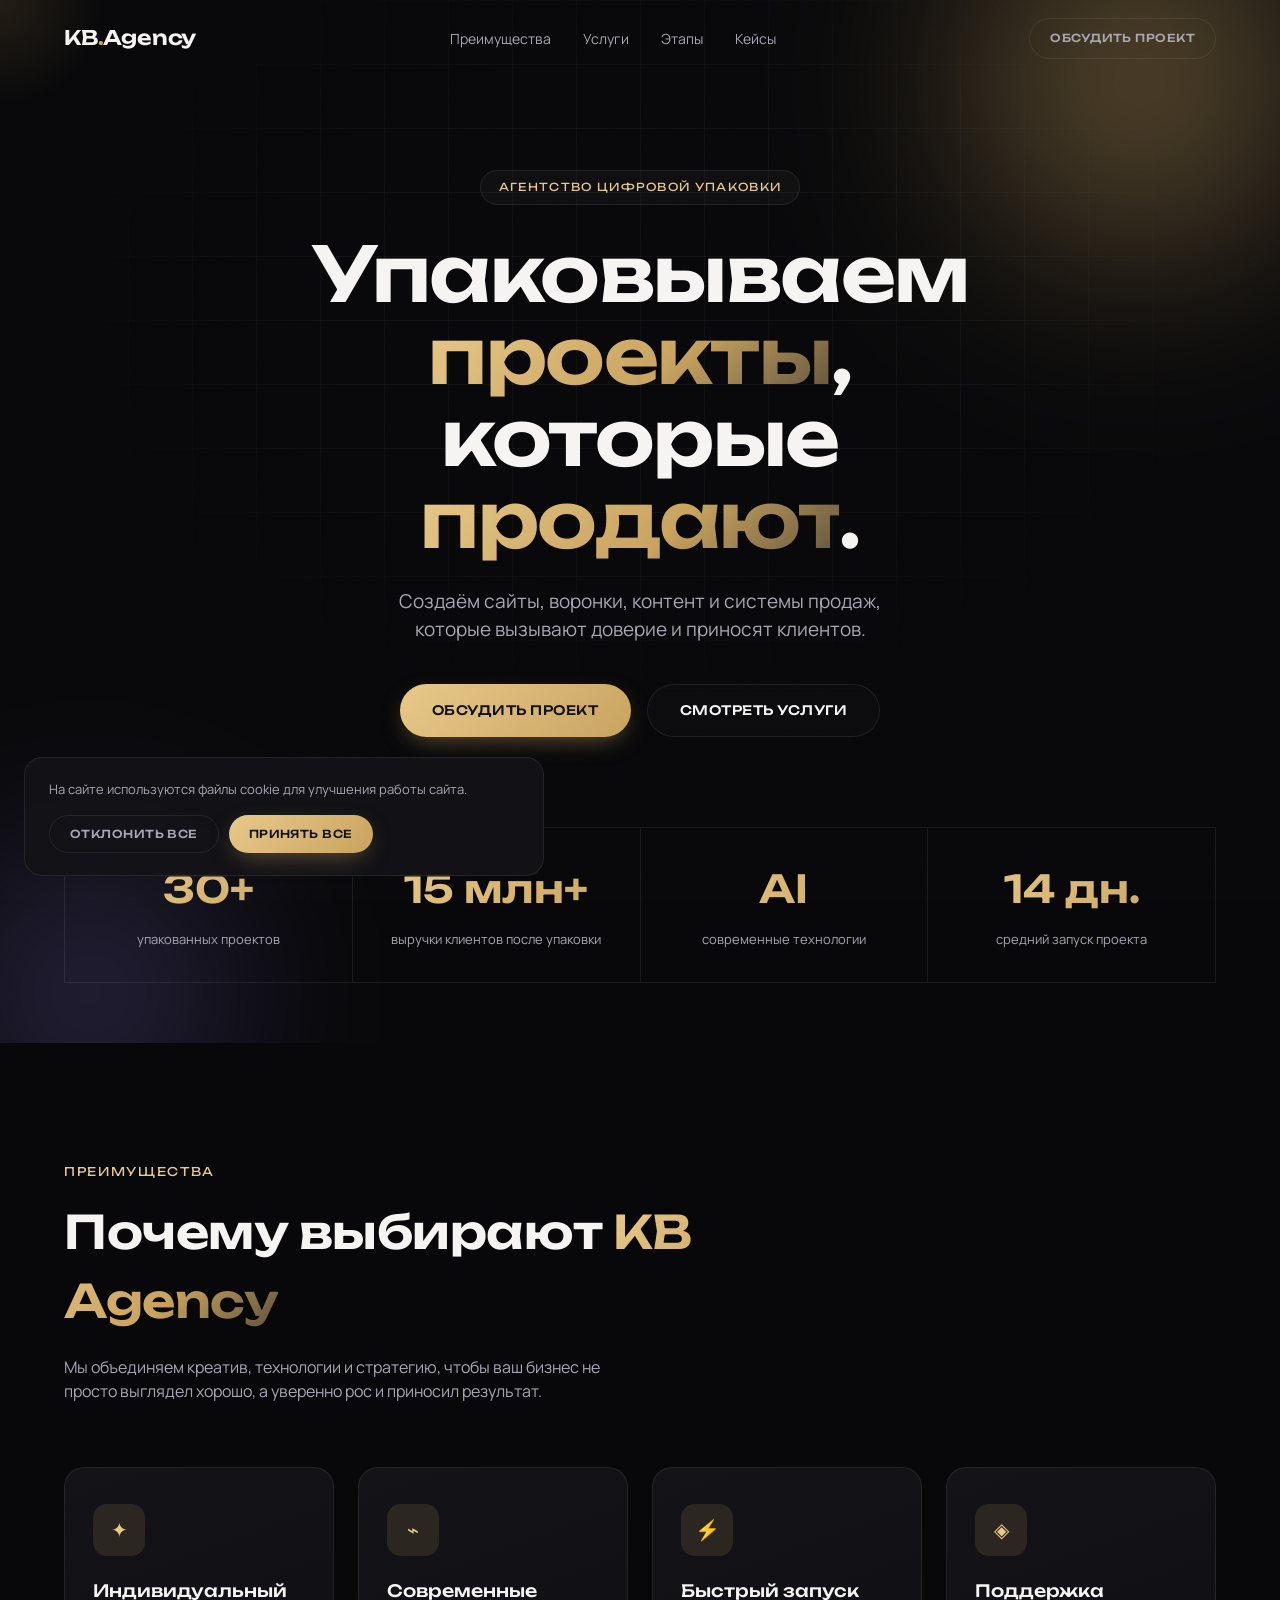
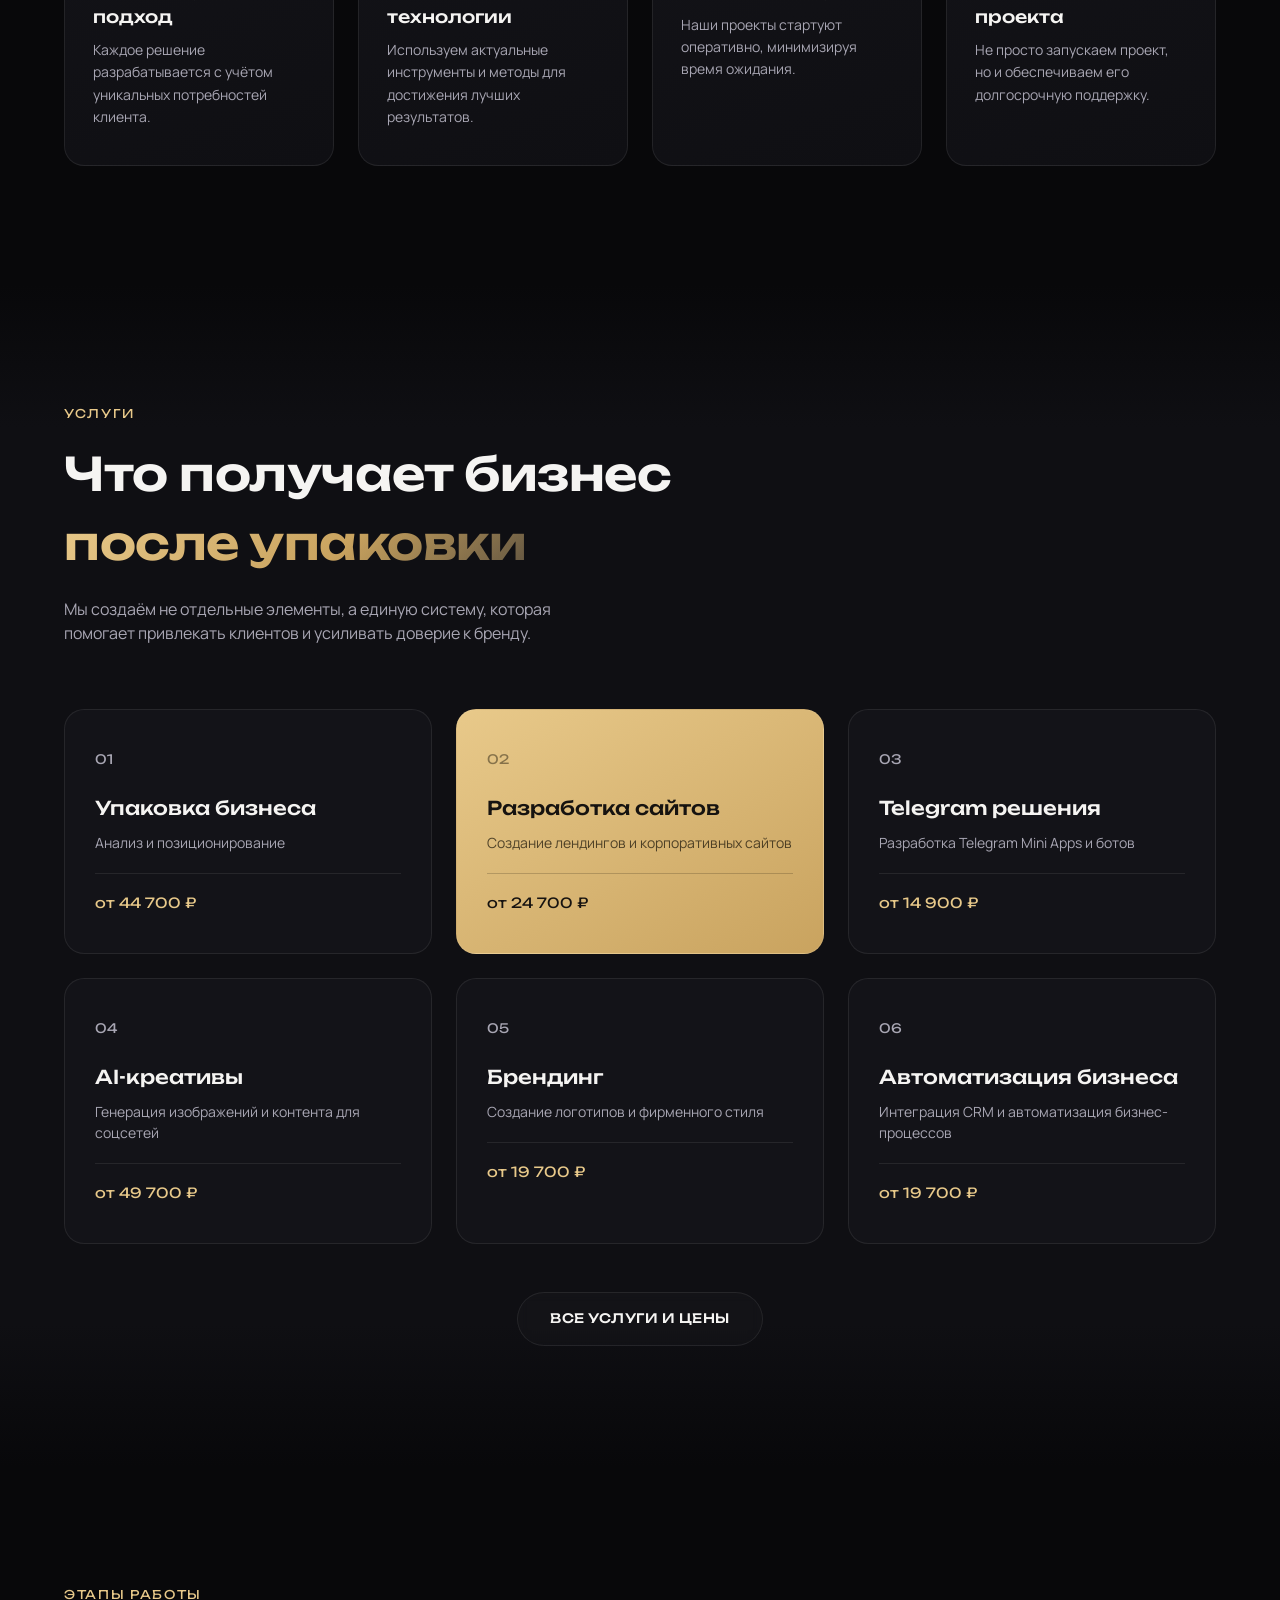
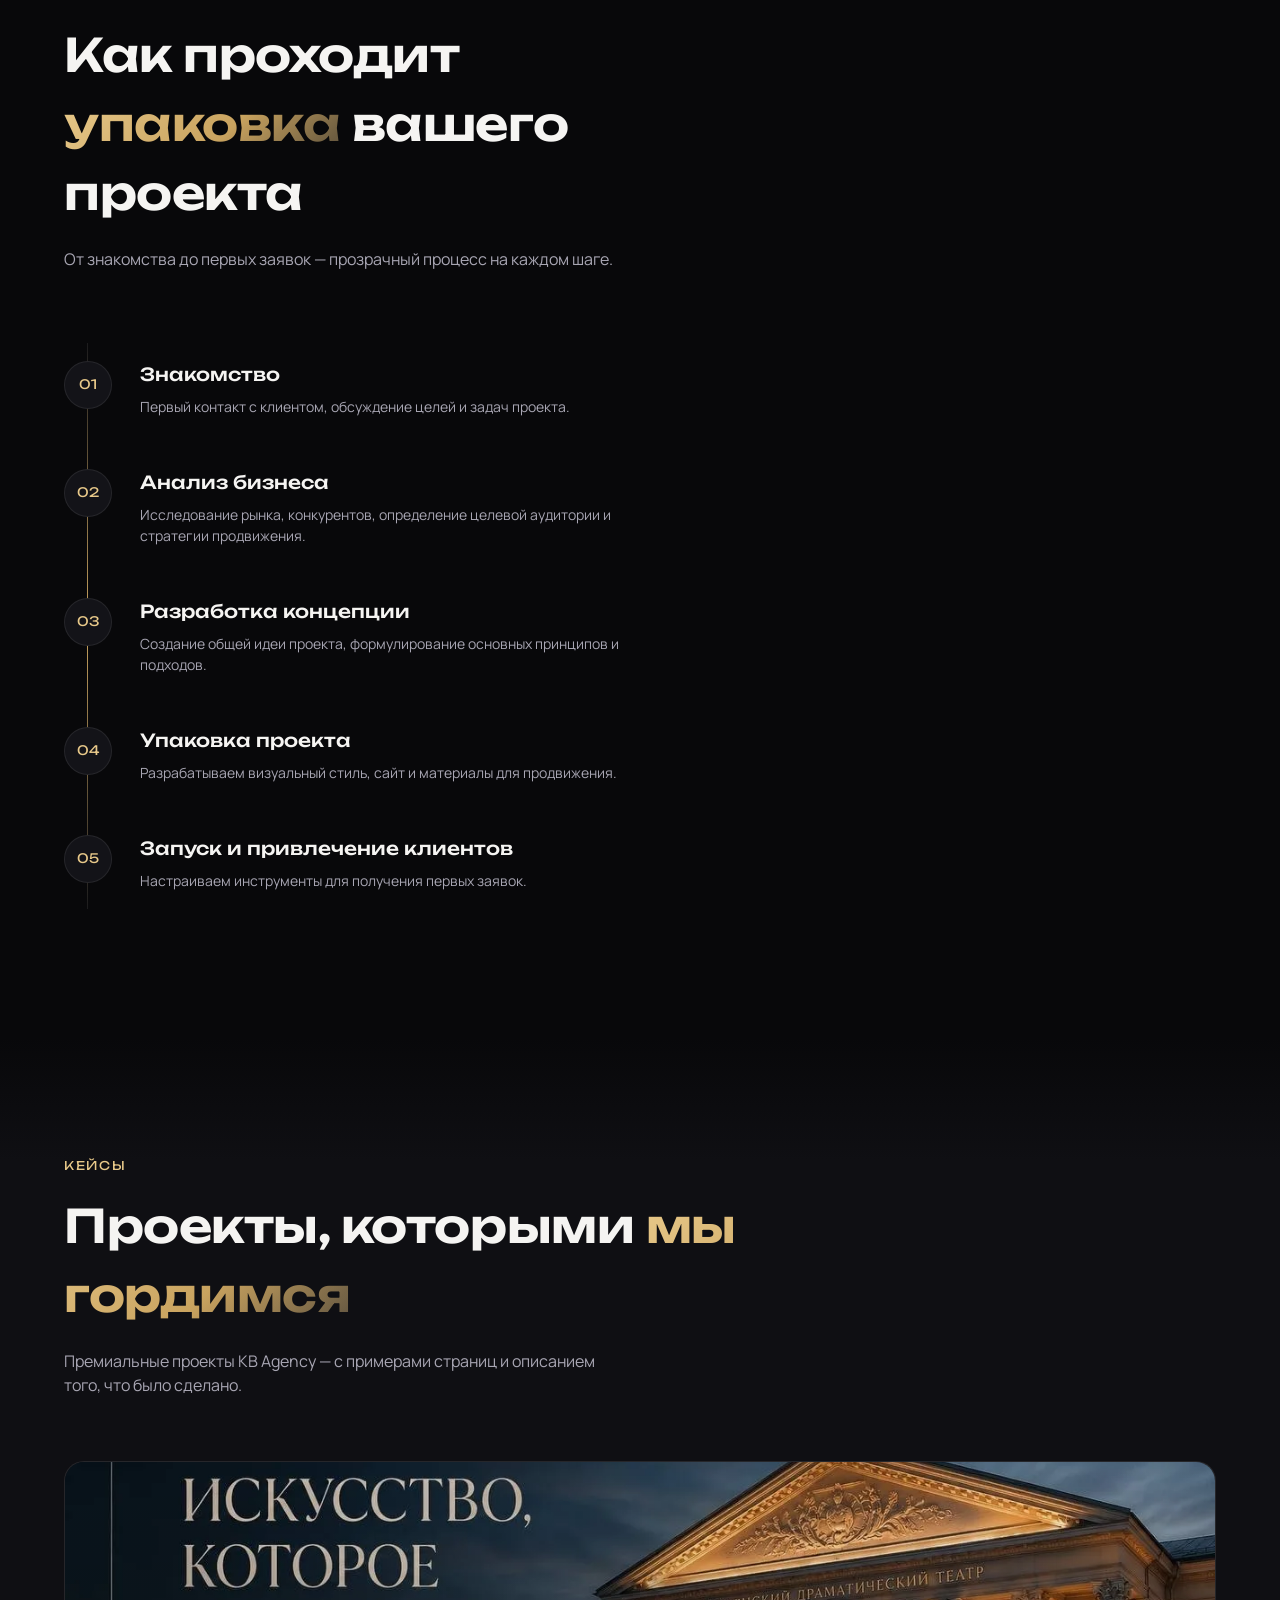
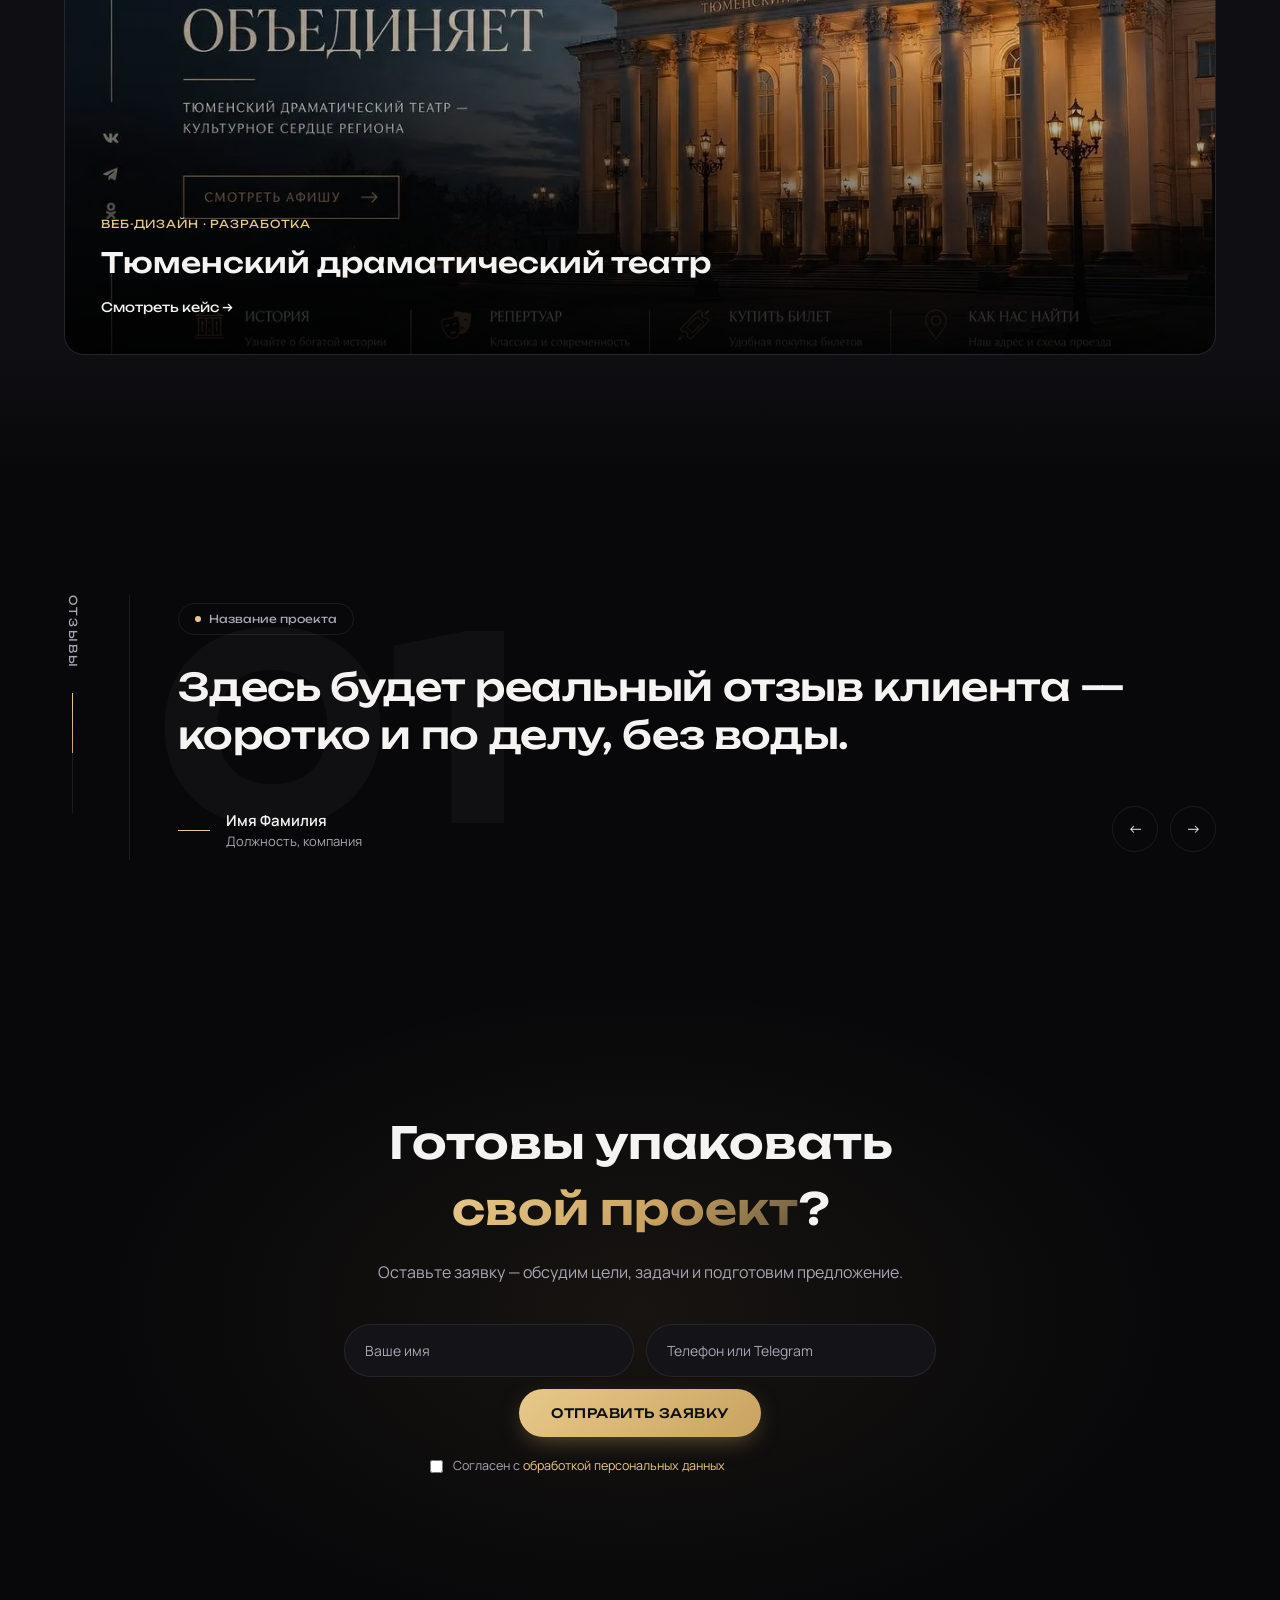
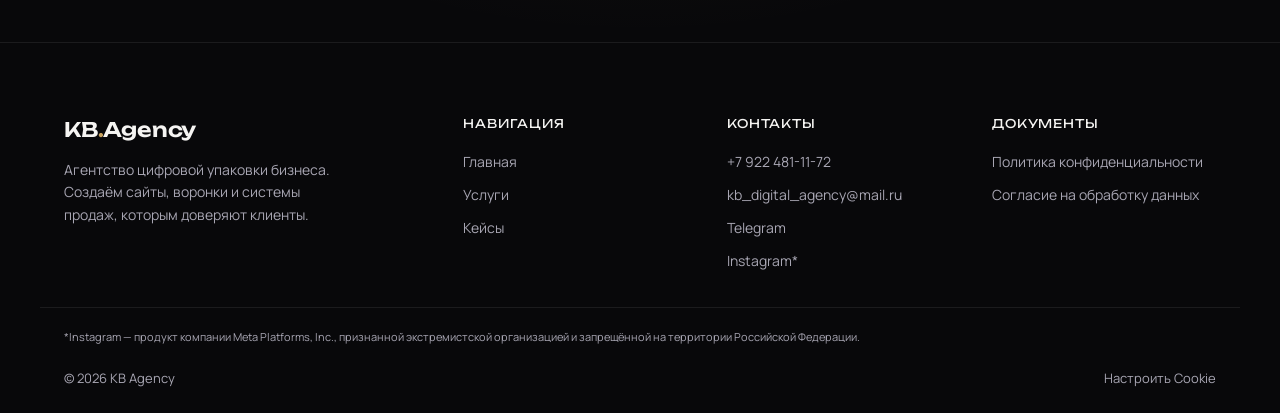
==== commit 6675f876: "Preview: asymmetric testimonial section (placeholder content)" ====
--- a/index.html
+++ b/index.html
@@ -270,6 +270,43 @@
     </div>
   </section>
 
+  <!-- TESTIMONIALS -->
+  <section class="section testimonial" id="testimonials">
+    <div class="container">
+      <div class="testimonial__rail">
+        <span class="testimonial__rail-label">Отзывы</span>
+        <div class="testimonial__rail-track">
+          <div class="testimonial__rail-fill" id="testimonialFill"></div>
+        </div>
+      </div>
+
+      <div class="testimonial__body">
+        <span class="testimonial__num" id="testimonialNum" aria-hidden="true">01</span>
+
+        <span class="testimonial__badge" id="testimonialBadge">
+          <span class="testimonial__badge-dot"></span>
+          <span id="testimonialCompany">Компания</span>
+        </span>
+
+        <blockquote class="testimonial__quote" id="testimonialQuote"></blockquote>
+
+        <div class="testimonial__footer">
+          <div class="testimonial__author">
+            <span class="testimonial__author-line"></span>
+            <div>
+              <p class="testimonial__author-name" id="testimonialName">Имя Фамилия</p>
+              <p class="testimonial__author-role" id="testimonialRole">Должность</p>
+            </div>
+          </div>
+          <div class="testimonial__nav">
+            <button class="testimonial__nav-btn" id="testimonialPrev" type="button" aria-label="Предыдущий отзыв">←</button>
+            <button class="testimonial__nav-btn" id="testimonialNext" type="button" aria-label="Следующий отзыв">→</button>
+          </div>
+        </div>
+      </div>
+    </div>
+  </section>
+
   <!-- CONTACT / CTA -->
   <section class="cta" id="contact">
     <div class="container cta__inner" data-reveal>
@@ -346,6 +383,7 @@
 
 <script src="js/intro.js"></script>
 <script src="js/tilt.js"></script>
+<script src="js/testimonials.js"></script>
 <script src="js/main.js"></script>
 </body>
 </html>
--- a/css/style.css
+++ b/css/style.css
@@ -187,10 +187,16 @@
 }
 .nav__link::after{
   content:''; position:absolute; left:0; bottom:-6px; width:0; height:1px;
-  background:var(--accent-2); transition:width .3s var(--ease);
-}
-.nav__link:hover{ color:var(--text); }
-.nav__link:hover::after{ width:100%; }
+  background:var(--accent-2); transition:width .35s var(--ease);
+}
+@media (hover:hover) and (pointer:fine){
+  .nav__link:hover{ color:var(--text); }
+  .nav__link:hover::after{ transition-duration:.1s; }
+  .nav__link:hover::after{ width:100%; }
+}
+/* touch: instant full underline on tap instead of an animated hover —
+   avoids the "cut off mid-transition" glitch while still giving feedback */
+.nav__link:active::after{ width:100%; transition-duration:0s; }
 
 .header__cta{ display:inline-flex; }
 .burger{ display:none; flex-direction:column; gap:5px; width:28px; z-index:110; }
@@ -485,6 +491,7 @@
   position:relative; display:block;
   border-radius:var(--radius); overflow:hidden;
   border:1px solid var(--border);
+  background:var(--surface);
   aspect-ratio:21/9;
 }
 .case-teaser img{
@@ -507,6 +514,81 @@
   font-family:var(--ff-display); font-size:13px; color:var(--text);
   display:inline-flex; align-items:center; gap:8px;
 }
+
+/* ---------- testimonial (asymmetric, single active quote) ---------- */
+.testimonial .container{
+  display:flex; align-items:stretch; gap:48px;
+  position:relative;
+}
+.testimonial__rail{
+  display:flex; flex-direction:column; align-items:center; gap:8px;
+  flex:none; padding-right:48px;
+  border-right:1px solid var(--border);
+}
+.testimonial__rail-label{
+  writing-mode:vertical-rl; text-orientation:mixed;
+  font-family:var(--ff-display); font-size:11px; letter-spacing:.2em; text-transform:uppercase;
+  color:var(--text-dim);
+}
+.testimonial__rail-track{
+  position:relative; width:1px; height:120px;
+  background:var(--border); margin-top:16px;
+}
+.testimonial__rail-fill{
+  position:absolute; top:0; left:0; width:100%; height:0;
+  background:linear-gradient(180deg, var(--accent-2), var(--accent));
+  transition:height .5s var(--ease);
+}
+
+.testimonial__body{ position:relative; flex:1; padding:8px 0; min-width:0; }
+.testimonial__num{
+  position:absolute; left:-24px; top:50%; transform:translateY(-50%);
+  font-family:var(--ff-display); font-size:clamp(140px,20vw,300px); font-weight:700;
+  color:rgba(255,255,255,.035); line-height:1;
+  z-index:0; pointer-events:none; user-select:none;
+}
+.testimonial__badge{
+  position:relative; z-index:1;
+  display:inline-flex; align-items:center; gap:8px;
+  font-family:var(--ff-display); font-size:11px; color:var(--text-dim);
+  border:1px solid var(--border); border-radius:999px; padding:7px 16px;
+  margin-bottom:28px;
+}
+.testimonial__badge-dot{ width:6px; height:6px; border-radius:50%; background:var(--accent-2); flex:none; }
+
+.testimonial__quote{
+  position:relative; z-index:1;
+  font-family:var(--ff-display); font-weight:500; font-size:clamp(22px,3.2vw,38px);
+  line-height:1.25; letter-spacing:-.01em;
+  margin-bottom:44px; min-height:2.6em;
+}
+.testimonial__word{
+  display:inline-block; opacity:0; transform:translateY(14px);
+  transition:opacity .4s var(--ease), transform .4s var(--ease);
+}
+.testimonial__word.is-in{ opacity:1; transform:translateY(0); }
+
+.testimonial__footer{
+  position:relative; z-index:1;
+  display:flex; align-items:flex-end; justify-content:space-between; gap:20px; flex-wrap:wrap;
+}
+.testimonial__author{ display:flex; align-items:center; gap:16px; }
+.testimonial__author-line{ width:32px; height:1px; background:var(--accent-2); flex:none; }
+.testimonial__author-name{ font-size:15px; font-weight:600; color:var(--text); }
+.testimonial__author-role{ font-size:13px; color:var(--text-dim); }
+
+.testimonial__nav{ display:flex; gap:12px; }
+.testimonial__nav-btn{
+  width:46px; height:46px; border-radius:50%;
+  border:1px solid var(--border);
+  display:flex; align-items:center; justify-content:center;
+  font-size:15px; color:var(--text);
+  transition:border-color .3s, background .3s, transform .3s;
+}
+@media (hover:hover) and (pointer:fine){
+  .testimonial__nav-btn:hover{ border-color:var(--accent); background:var(--accent-soft); }
+}
+.testimonial__nav-btn:active{ transform:scale(.94); }
 
 /* ---------- calculator ---------- */
 .calc__grid{
@@ -768,8 +850,9 @@
   .calc__grid{ grid-template-columns:1fr; }
   .calc__summary{ padding:28px; }
 
-  /* case study: shorter stage, thumbs become a horizontal swipe row */
-  .case-study__stage{ aspect-ratio:4/5; max-height:56vh; }
+  /* case study: keep the landscape frame (matches the source screenshots),
+     just tighten padding and let thumbs become a horizontal swipe row */
+  .case-study__stage{ max-height:40vh; }
   .case-study__overlay{ padding:20px; }
   .case-study__thumbs{
     display:flex; overflow-x:auto; gap:12px;
@@ -778,8 +861,17 @@
   .case-study__thumbs::-webkit-scrollbar{ display:none; }
   .case-study__thumb{ flex:none; width:120px; }
 
-  .case-teaser{ aspect-ratio:4/5; }
   .case-teaser__overlay{ padding:22px; }
+
+  .testimonial .container{ flex-direction:column; gap:24px; }
+  .testimonial__rail{
+    flex-direction:row; align-items:center; gap:20px;
+    padding-right:0; padding-bottom:20px;
+    border-right:none; border-bottom:1px solid var(--border);
+  }
+  .testimonial__rail-track{ height:60px; margin-top:0; }
+  .testimonial__num{ display:none; }
+  .testimonial__footer{ align-items:flex-start; }
 }
 
 @media (max-width:520px){
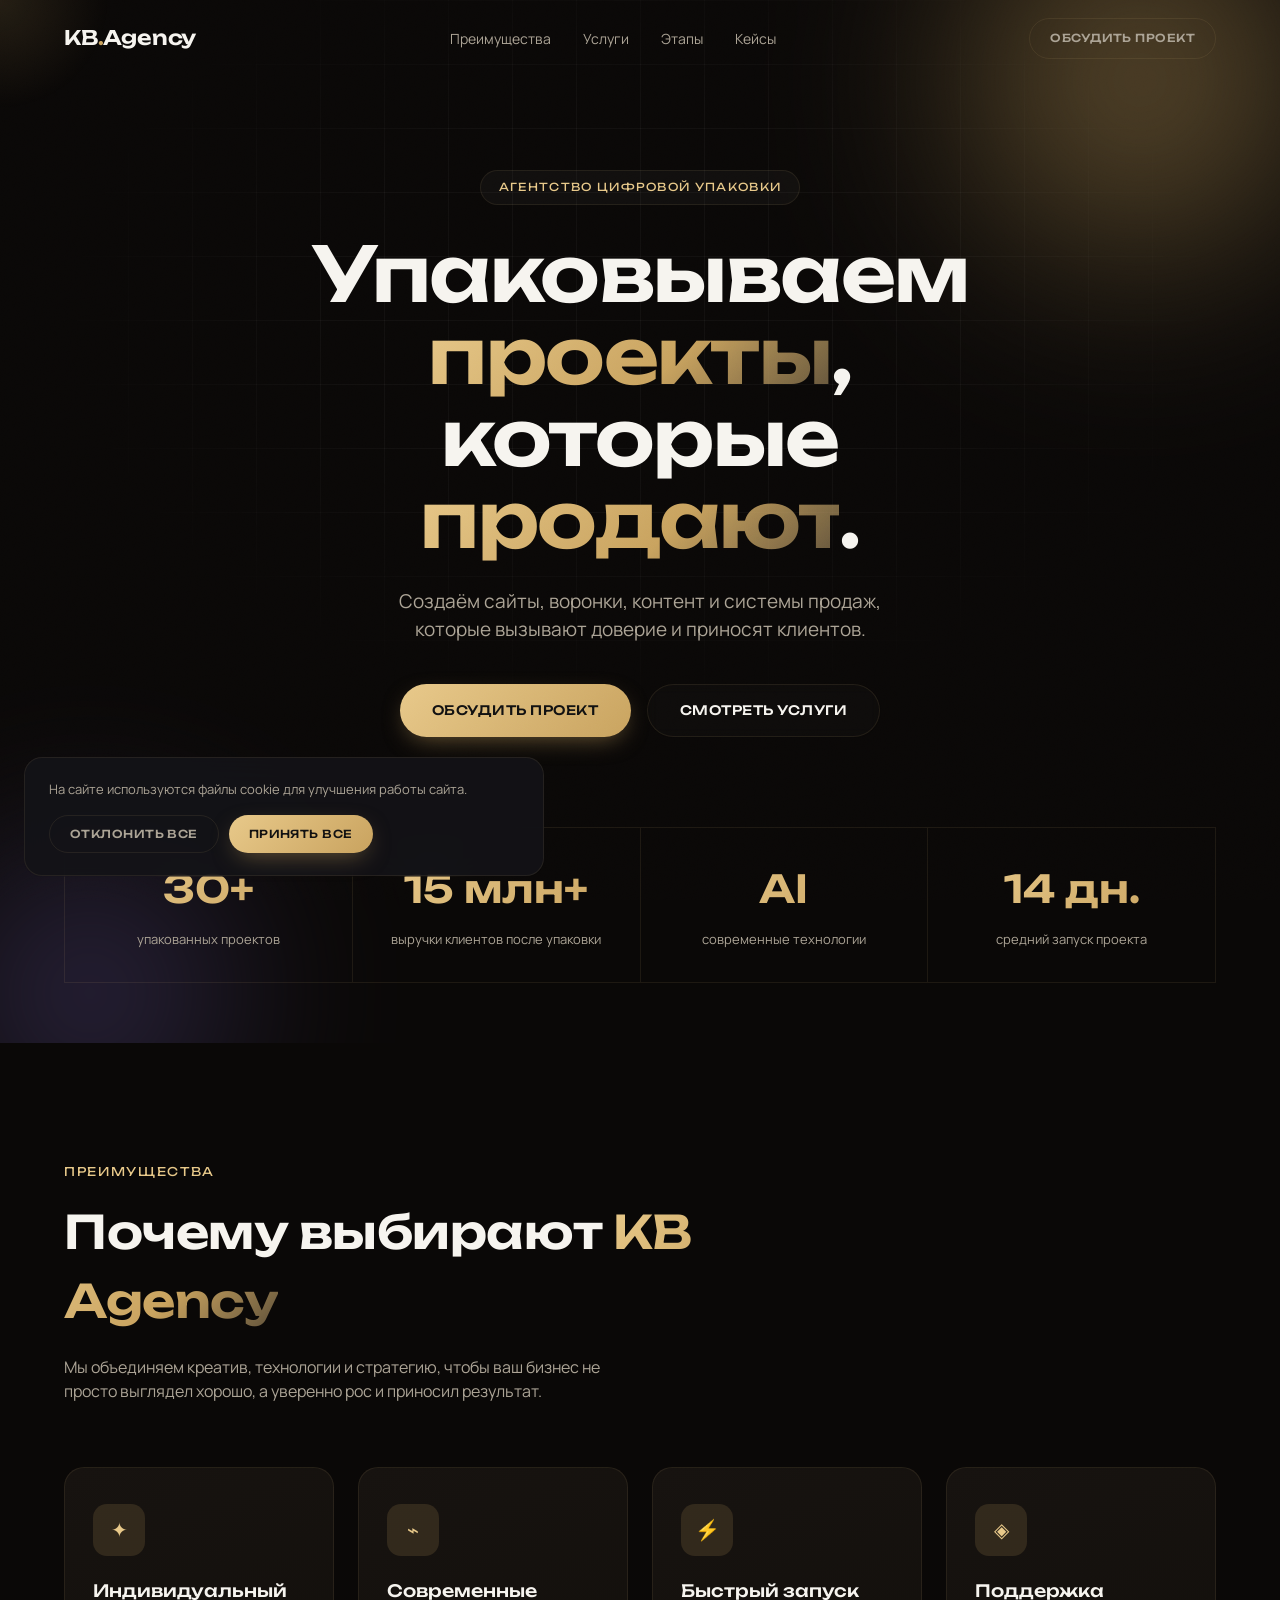
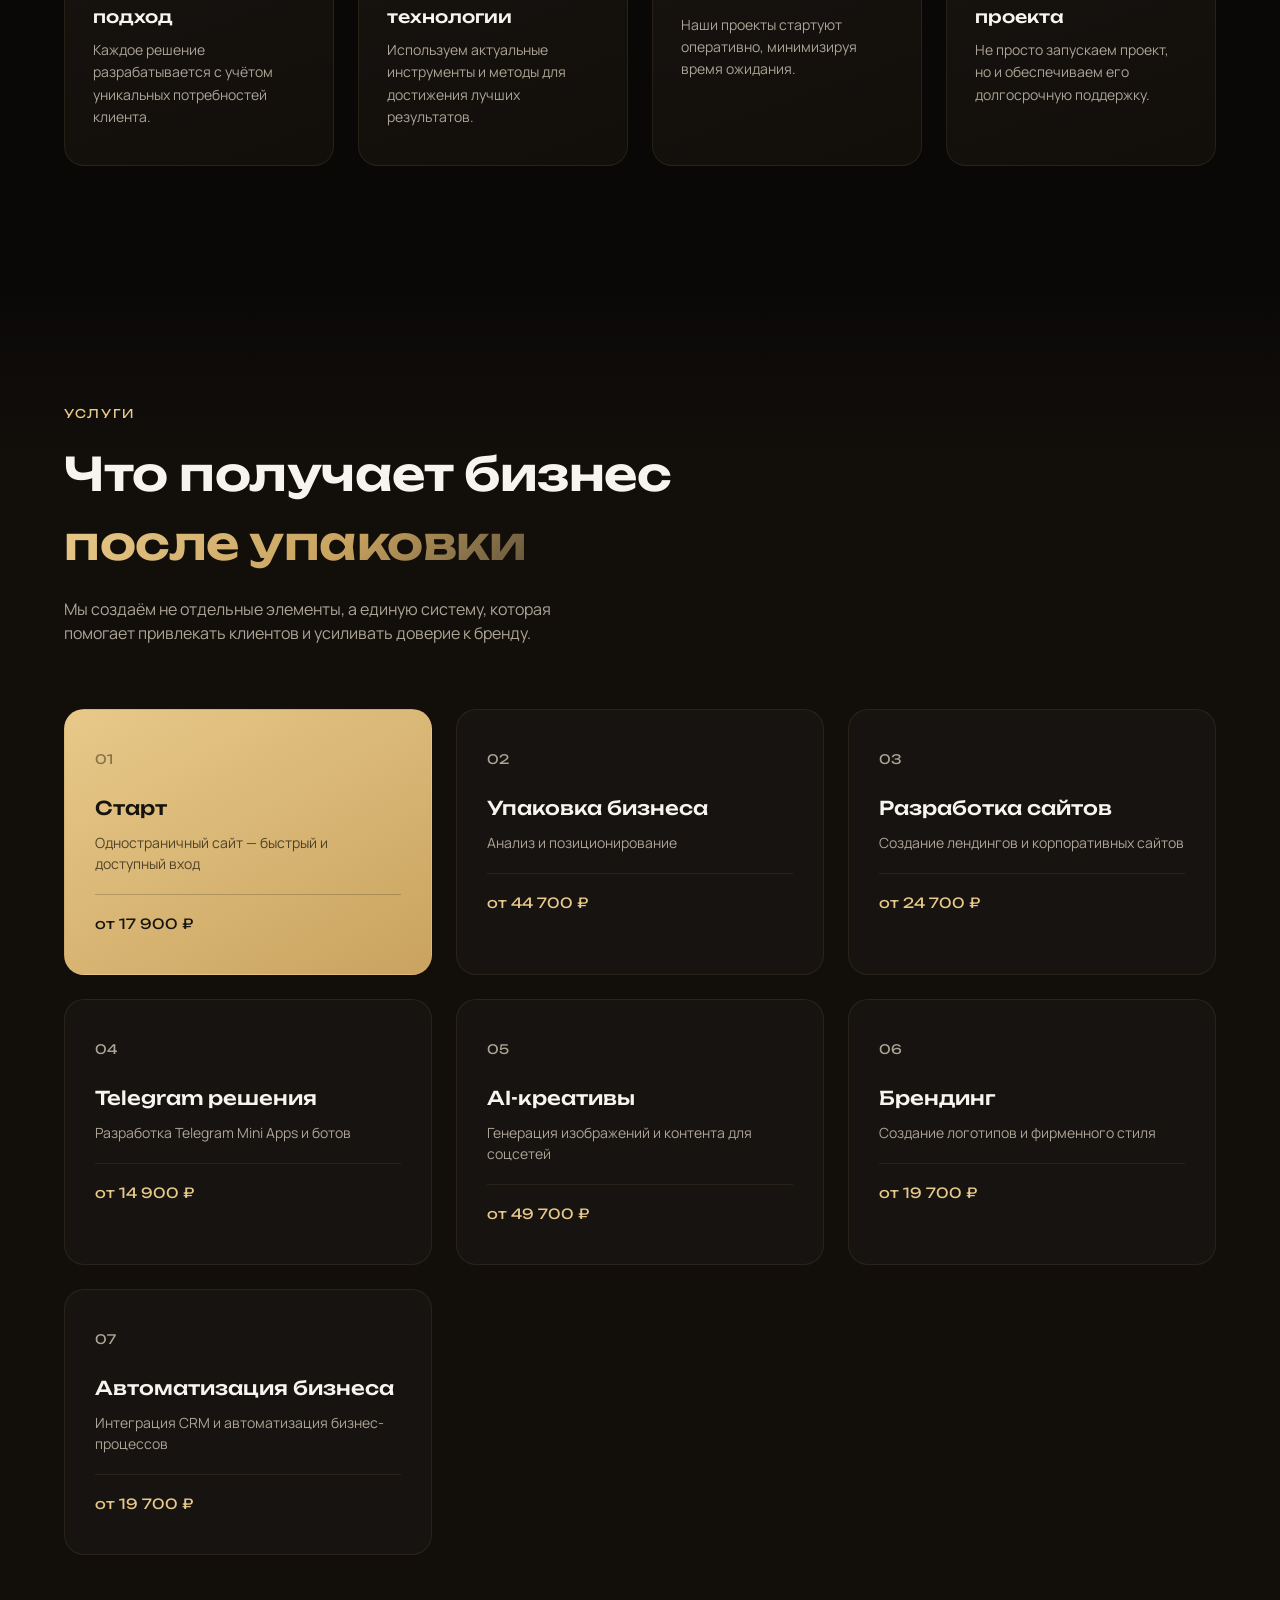
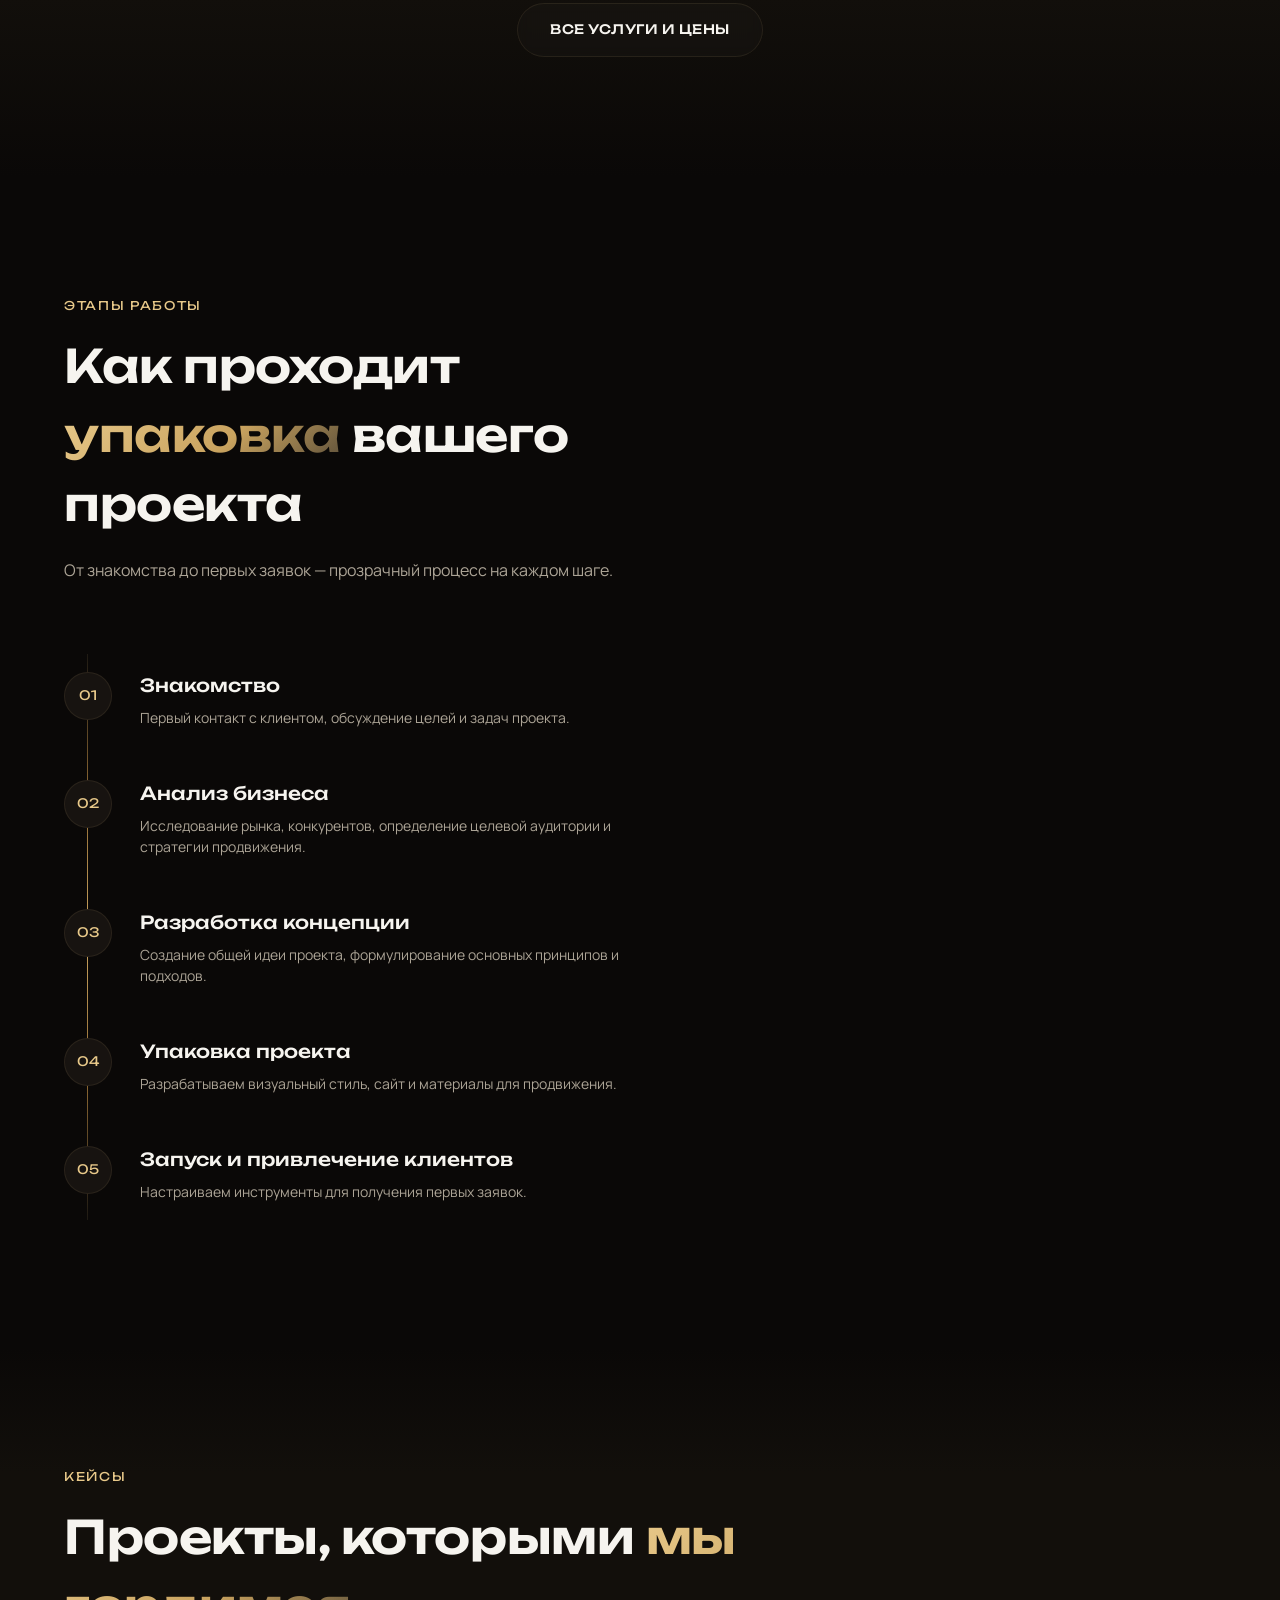
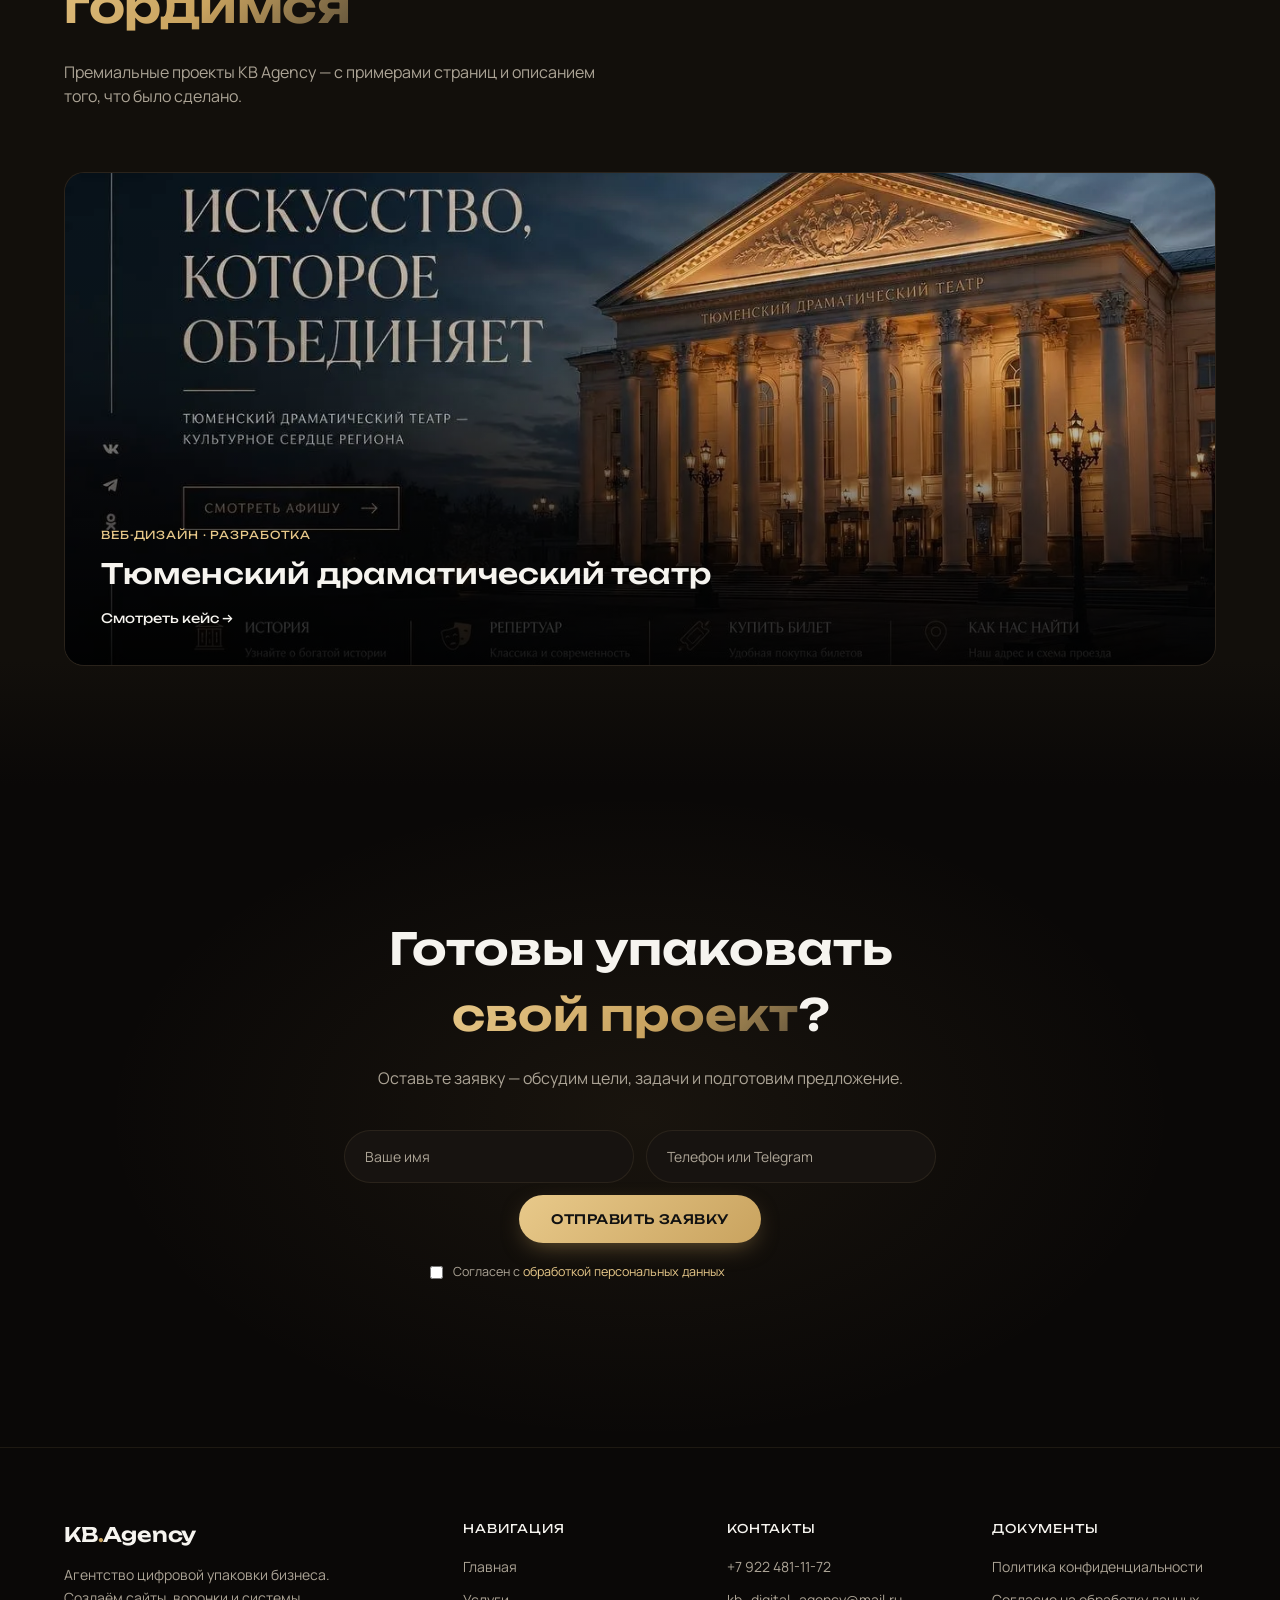
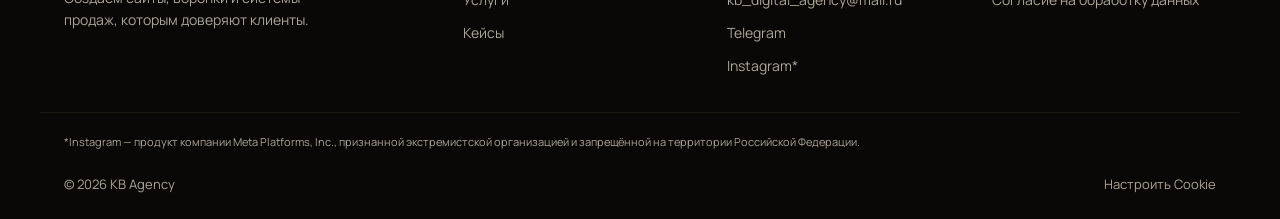
==== commit 60ccb02b: "Add entry-level Start tier, deepen color palette - New 'Старт' service (17 900 руб) — one-page landi" ====
--- a/index.html
+++ b/index.html
@@ -155,38 +155,44 @@
       </p>
 
       <div class="grid grid--3">
+        <a href="services.html#start" class="service service--accent" data-reveal>
+          <span class="service__num">01</span>
+          <h3 class="service__title">Старт</h3>
+          <p class="service__text">Одностраничный сайт — быстрый и доступный вход</p>
+          <span class="service__price">от 17 900 ₽</span>
+        </a>
         <a href="services.html#packaging" class="service" data-reveal>
-          <span class="service__num">01</span>
+          <span class="service__num">02</span>
           <h3 class="service__title">Упаковка бизнеса</h3>
           <p class="service__text">Анализ и позиционирование</p>
           <span class="service__price">от 44 700 ₽</span>
         </a>
-        <a href="services.html#sites" class="service service--accent" data-reveal>
-          <span class="service__num">02</span>
+        <a href="services.html#sites" class="service" data-reveal>
+          <span class="service__num">03</span>
           <h3 class="service__title">Разработка сайтов</h3>
           <p class="service__text">Создание лендингов и корпоративных сайтов</p>
           <span class="service__price">от 24 700 ₽</span>
         </a>
         <a href="services.html#telegram" class="service" data-reveal>
-          <span class="service__num">03</span>
+          <span class="service__num">04</span>
           <h3 class="service__title">Telegram решения</h3>
           <p class="service__text">Разработка Telegram Mini Apps и ботов</p>
           <span class="service__price">от 14 900 ₽</span>
         </a>
         <a href="services.html#ai" class="service" data-reveal>
-          <span class="service__num">04</span>
+          <span class="service__num">05</span>
           <h3 class="service__title">AI-креативы</h3>
           <p class="service__text">Генерация изображений и контента для соцсетей</p>
           <span class="service__price">от 49 700 ₽</span>
         </a>
         <a href="services.html#branding" class="service" data-reveal>
-          <span class="service__num">05</span>
+          <span class="service__num">06</span>
           <h3 class="service__title">Брендинг</h3>
           <p class="service__text">Создание логотипов и фирменного стиля</p>
           <span class="service__price">от 19 700 ₽</span>
         </a>
         <a href="services.html#automation" class="service" data-reveal>
-          <span class="service__num">06</span>
+          <span class="service__num">07</span>
           <h3 class="service__title">Автоматизация бизнеса</h3>
           <p class="service__text">Интеграция CRM и автоматизация бизнес-процессов</p>
           <span class="service__price">от 19 700 ₽</span>
@@ -267,43 +273,6 @@
           <span class="case-teaser__link">Смотреть кейс →</span>
         </div>
       </a>
-    </div>
-  </section>
-
-  <!-- TESTIMONIALS -->
-  <section class="section testimonial" id="testimonials">
-    <div class="container">
-      <div class="testimonial__rail">
-        <span class="testimonial__rail-label">Отзывы</span>
-        <div class="testimonial__rail-track">
-          <div class="testimonial__rail-fill" id="testimonialFill"></div>
-        </div>
-      </div>
-
-      <div class="testimonial__body">
-        <span class="testimonial__num" id="testimonialNum" aria-hidden="true">01</span>
-
-        <span class="testimonial__badge" id="testimonialBadge">
-          <span class="testimonial__badge-dot"></span>
-          <span id="testimonialCompany">Компания</span>
-        </span>
-
-        <blockquote class="testimonial__quote" id="testimonialQuote"></blockquote>
-
-        <div class="testimonial__footer">
-          <div class="testimonial__author">
-            <span class="testimonial__author-line"></span>
-            <div>
-              <p class="testimonial__author-name" id="testimonialName">Имя Фамилия</p>
-              <p class="testimonial__author-role" id="testimonialRole">Должность</p>
-            </div>
-          </div>
-          <div class="testimonial__nav">
-            <button class="testimonial__nav-btn" id="testimonialPrev" type="button" aria-label="Предыдущий отзыв">←</button>
-            <button class="testimonial__nav-btn" id="testimonialNext" type="button" aria-label="Следующий отзыв">→</button>
-          </div>
-        </div>
-      </div>
     </div>
   </section>
 
@@ -383,7 +352,6 @@
 
 <script src="js/intro.js"></script>
 <script src="js/tilt.js"></script>
-<script src="js/testimonials.js"></script>
 <script src="js/main.js"></script>
 </body>
 </html>
--- a/css/style.css
+++ b/css/style.css
@@ -1,16 +1,17 @@
 /* ============ KB Agency — style.css ============ */
 
 :root{
-  --bg: #08080a;
-  --bg-soft: #0f0f13;
-  --surface: #131318;
-  --surface-2: #1a1a21;
-  --border: rgba(255,255,255,.08);
-  --text: #f5f4f2;
-  --text-dim: #a8a6b3;
+  --bg: #0a0807;
+  --bg-soft: #120f0b;
+  --surface: #171310;
+  --surface-2: #201a14;
+  --border: rgba(232,201,138,.09);
+  --text: #f6f4ef;
+  --text-dim: #aca496;
   --accent: #c9a35f;
   --accent-2: #e8c98a;
-  --accent-soft: rgba(201,163,95,.14);
+  --accent-deep: #8f6a34;
+  --accent-soft: rgba(201,163,95,.16);
   --radius: 20px;
   --container: 1200px;
   --ff-display: 'Unbounded', sans-serif;
@@ -410,7 +411,7 @@
 .timeline{ position:relative; max-width:760px; }
 .timeline__line{
   position:absolute; left:23px; top:8px; bottom:8px; width:1px;
-  background:linear-gradient(var(--border), var(--accent), var(--border));
+  background:linear-gradient(var(--border), var(--accent-deep), var(--accent), var(--accent-deep), var(--border));
 }
 .timeline__item{
   display:flex; gap:28px; padding:26px 0; position:relative;
@@ -514,81 +515,6 @@
   font-family:var(--ff-display); font-size:13px; color:var(--text);
   display:inline-flex; align-items:center; gap:8px;
 }
-
-/* ---------- testimonial (asymmetric, single active quote) ---------- */
-.testimonial .container{
-  display:flex; align-items:stretch; gap:48px;
-  position:relative;
-}
-.testimonial__rail{
-  display:flex; flex-direction:column; align-items:center; gap:8px;
-  flex:none; padding-right:48px;
-  border-right:1px solid var(--border);
-}
-.testimonial__rail-label{
-  writing-mode:vertical-rl; text-orientation:mixed;
-  font-family:var(--ff-display); font-size:11px; letter-spacing:.2em; text-transform:uppercase;
-  color:var(--text-dim);
-}
-.testimonial__rail-track{
-  position:relative; width:1px; height:120px;
-  background:var(--border); margin-top:16px;
-}
-.testimonial__rail-fill{
-  position:absolute; top:0; left:0; width:100%; height:0;
-  background:linear-gradient(180deg, var(--accent-2), var(--accent));
-  transition:height .5s var(--ease);
-}
-
-.testimonial__body{ position:relative; flex:1; padding:8px 0; min-width:0; }
-.testimonial__num{
-  position:absolute; left:-24px; top:50%; transform:translateY(-50%);
-  font-family:var(--ff-display); font-size:clamp(140px,20vw,300px); font-weight:700;
-  color:rgba(255,255,255,.035); line-height:1;
-  z-index:0; pointer-events:none; user-select:none;
-}
-.testimonial__badge{
-  position:relative; z-index:1;
-  display:inline-flex; align-items:center; gap:8px;
-  font-family:var(--ff-display); font-size:11px; color:var(--text-dim);
-  border:1px solid var(--border); border-radius:999px; padding:7px 16px;
-  margin-bottom:28px;
-}
-.testimonial__badge-dot{ width:6px; height:6px; border-radius:50%; background:var(--accent-2); flex:none; }
-
-.testimonial__quote{
-  position:relative; z-index:1;
-  font-family:var(--ff-display); font-weight:500; font-size:clamp(22px,3.2vw,38px);
-  line-height:1.25; letter-spacing:-.01em;
-  margin-bottom:44px; min-height:2.6em;
-}
-.testimonial__word{
-  display:inline-block; opacity:0; transform:translateY(14px);
-  transition:opacity .4s var(--ease), transform .4s var(--ease);
-}
-.testimonial__word.is-in{ opacity:1; transform:translateY(0); }
-
-.testimonial__footer{
-  position:relative; z-index:1;
-  display:flex; align-items:flex-end; justify-content:space-between; gap:20px; flex-wrap:wrap;
-}
-.testimonial__author{ display:flex; align-items:center; gap:16px; }
-.testimonial__author-line{ width:32px; height:1px; background:var(--accent-2); flex:none; }
-.testimonial__author-name{ font-size:15px; font-weight:600; color:var(--text); }
-.testimonial__author-role{ font-size:13px; color:var(--text-dim); }
-
-.testimonial__nav{ display:flex; gap:12px; }
-.testimonial__nav-btn{
-  width:46px; height:46px; border-radius:50%;
-  border:1px solid var(--border);
-  display:flex; align-items:center; justify-content:center;
-  font-size:15px; color:var(--text);
-  transition:border-color .3s, background .3s, transform .3s;
-}
-@media (hover:hover) and (pointer:fine){
-  .testimonial__nav-btn:hover{ border-color:var(--accent); background:var(--accent-soft); }
-}
-.testimonial__nav-btn:active{ transform:scale(.94); }
 
 /* ---------- calculator ---------- */
 .calc__grid{
@@ -862,16 +788,6 @@
   .case-study__thumb{ flex:none; width:120px; }
 
   .case-teaser__overlay{ padding:22px; }
-
-  .testimonial .container{ flex-direction:column; gap:24px; }
-  .testimonial__rail{
-    flex-direction:row; align-items:center; gap:20px;
-    padding-right:0; padding-bottom:20px;
-    border-right:none; border-bottom:1px solid var(--border);
-  }
-  .testimonial__rail-track{ height:60px; margin-top:0; }
-  .testimonial__num{ display:none; }
-  .testimonial__footer{ align-items:flex-start; }
 }
 
 @media (max-width:520px){
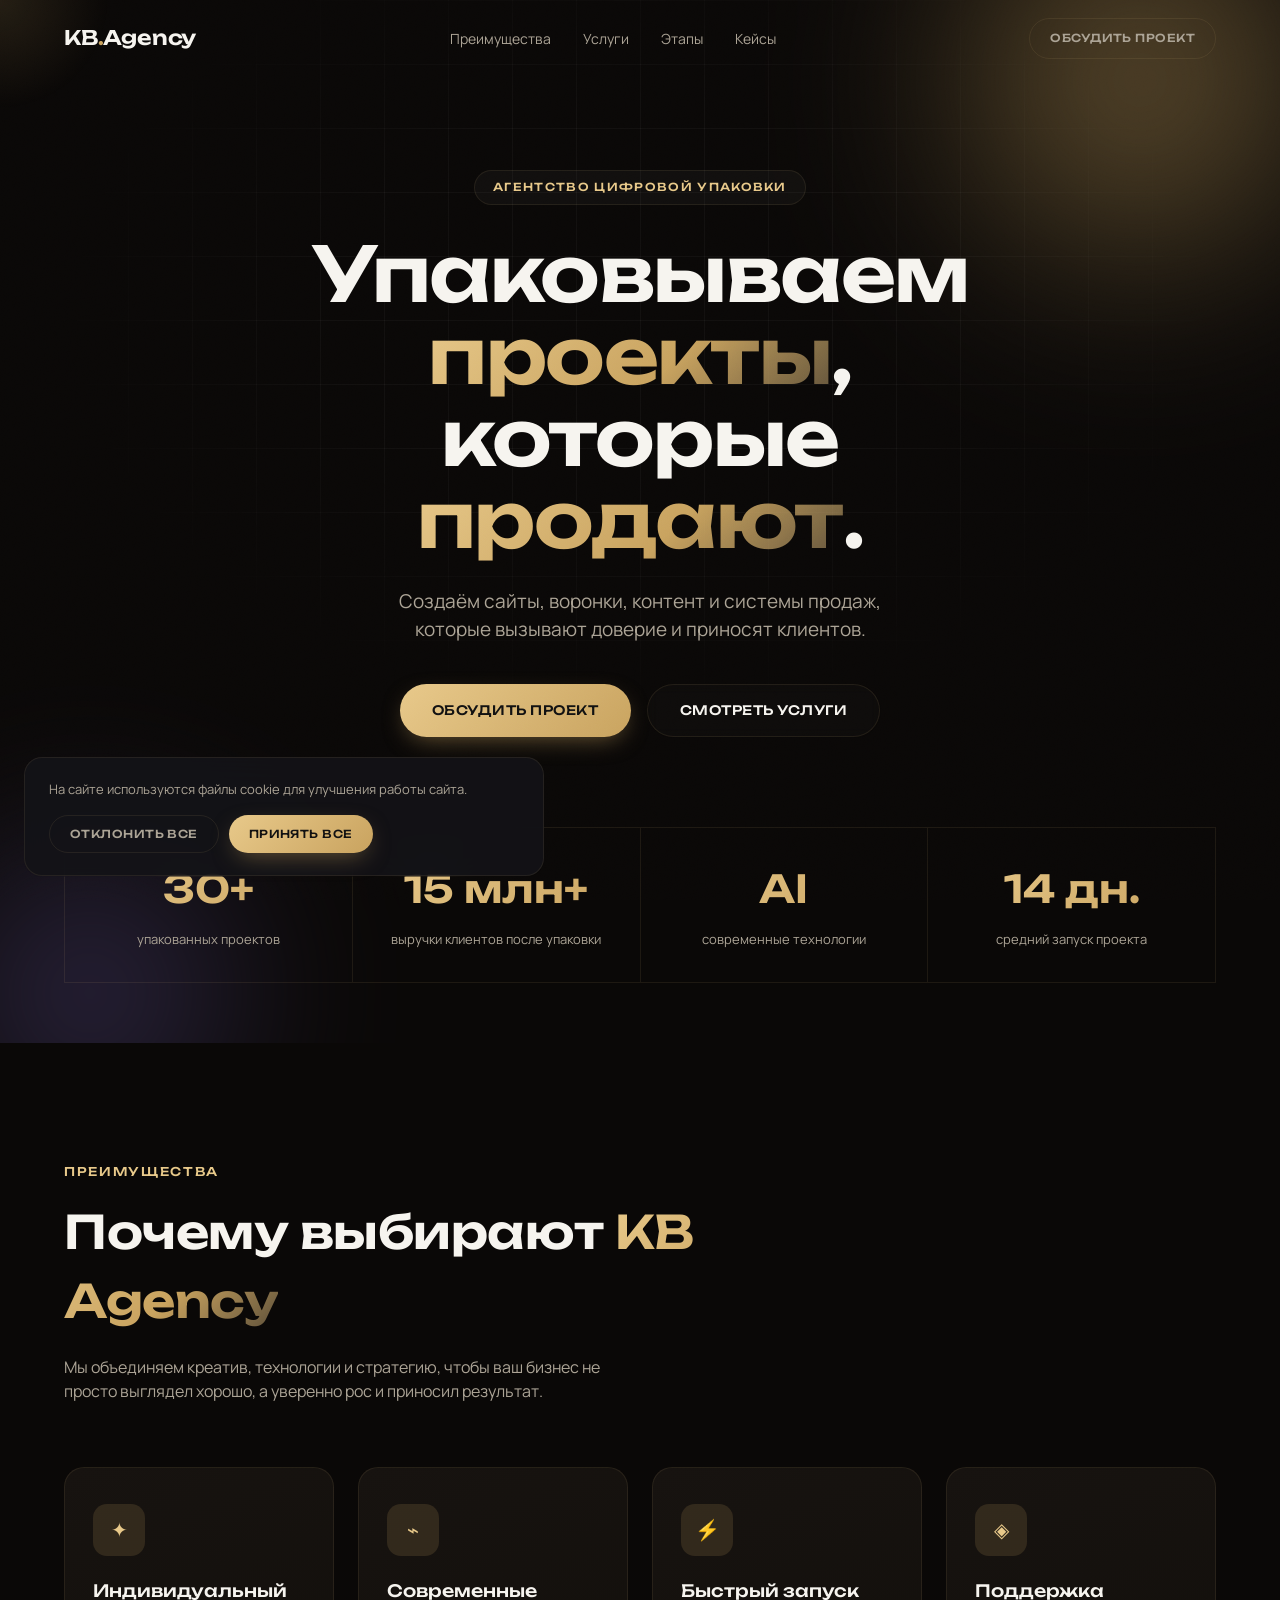
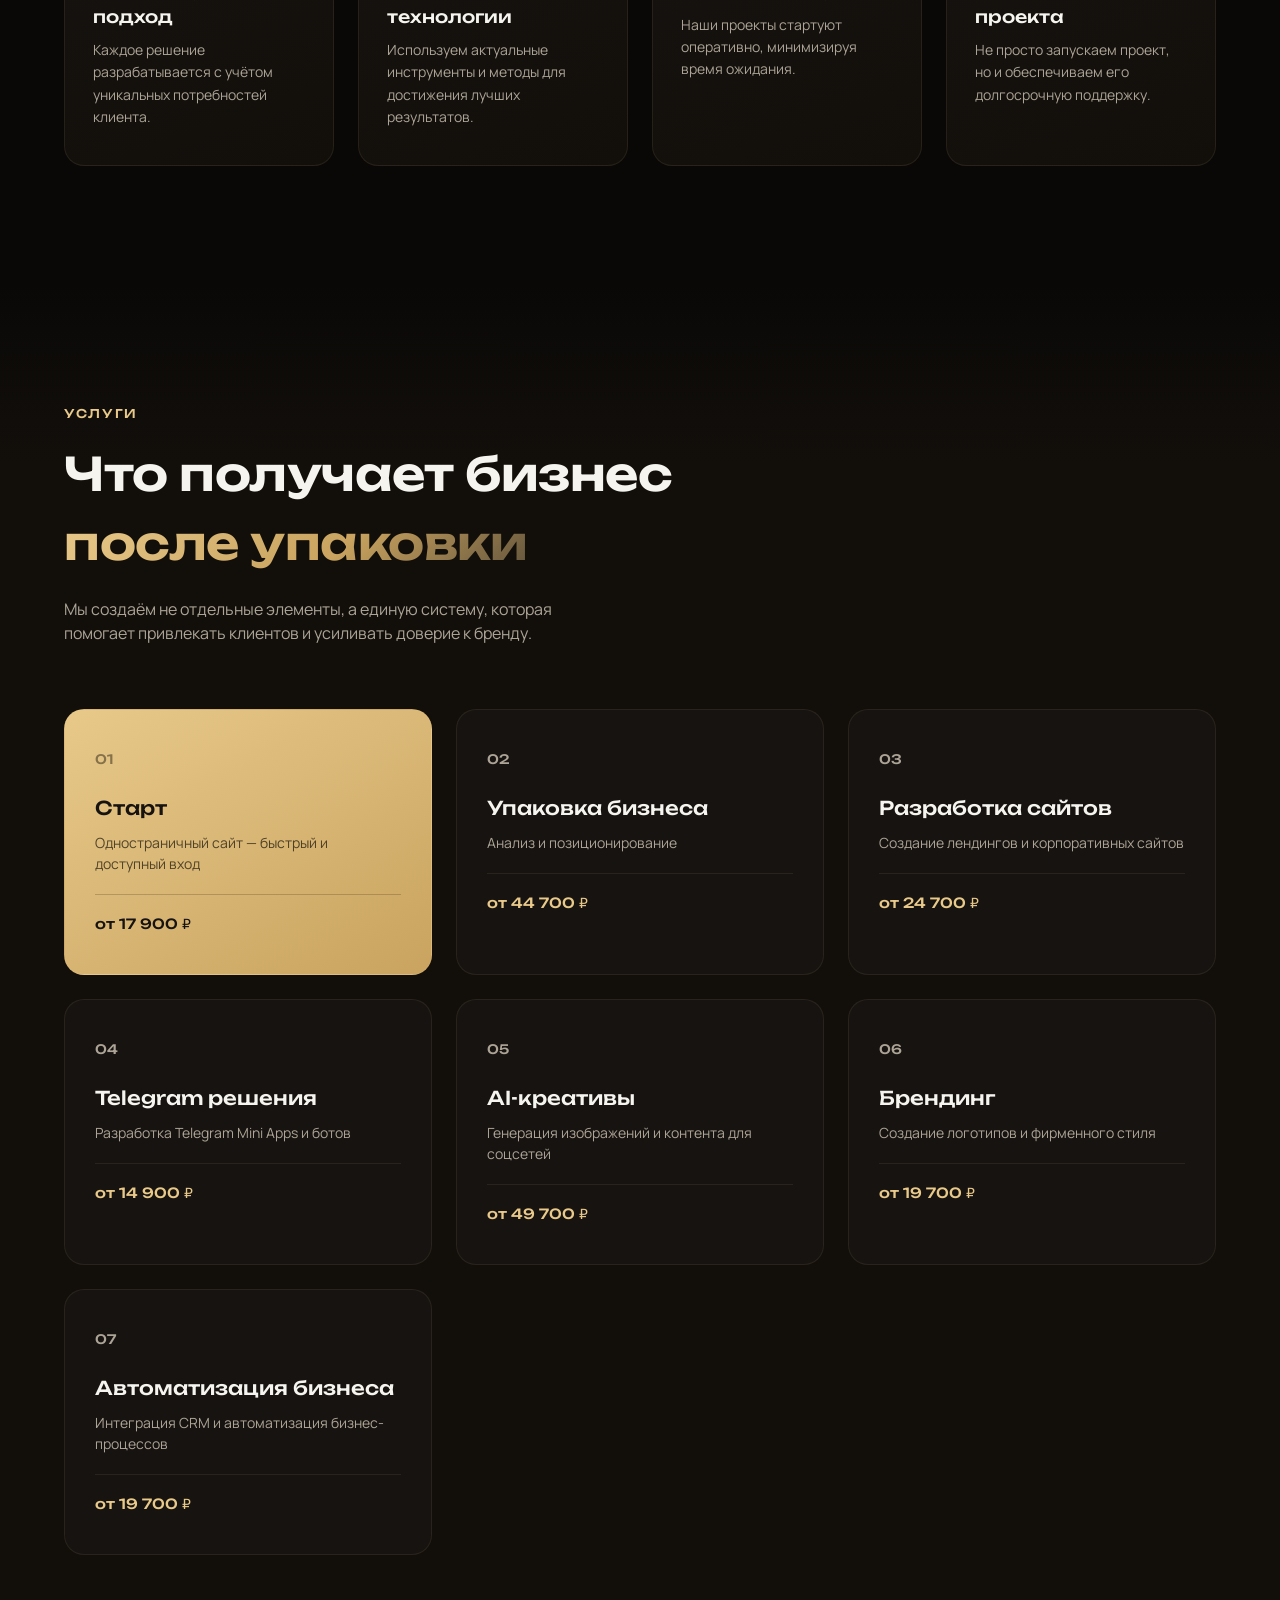
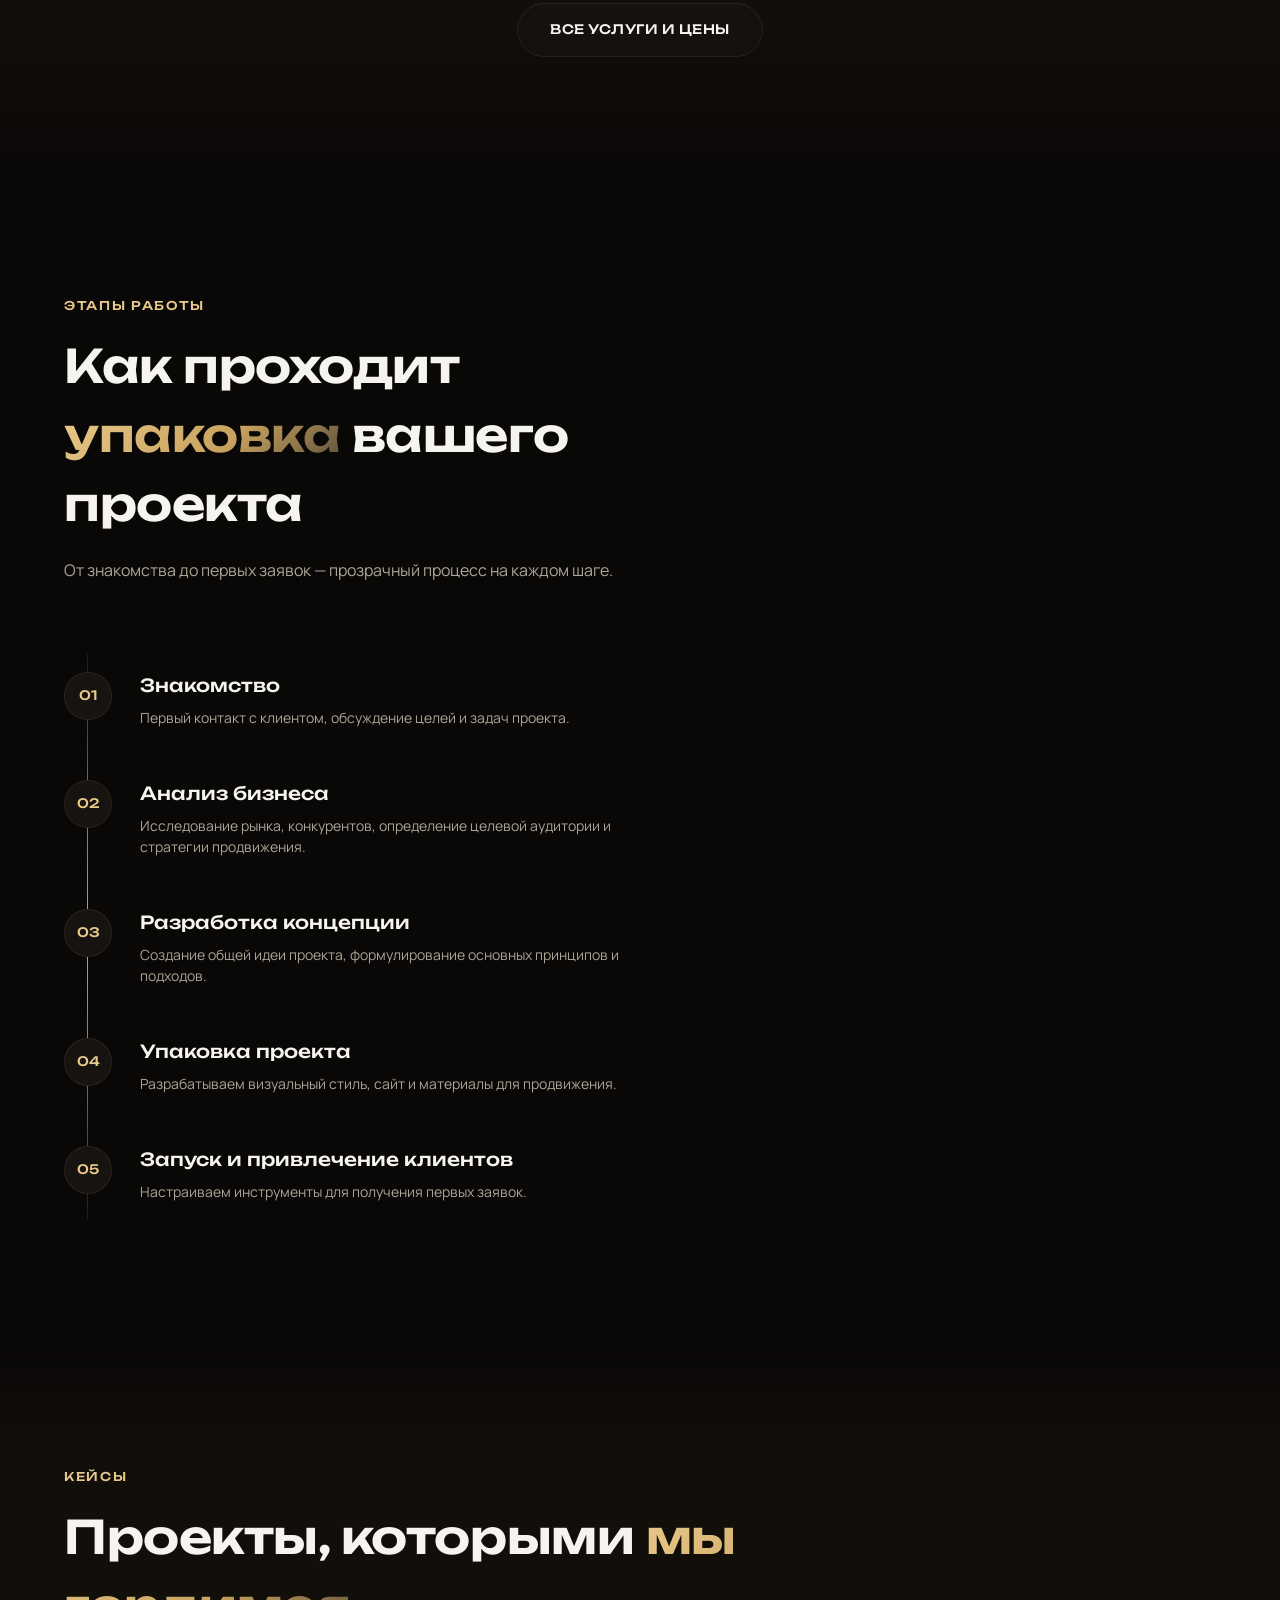
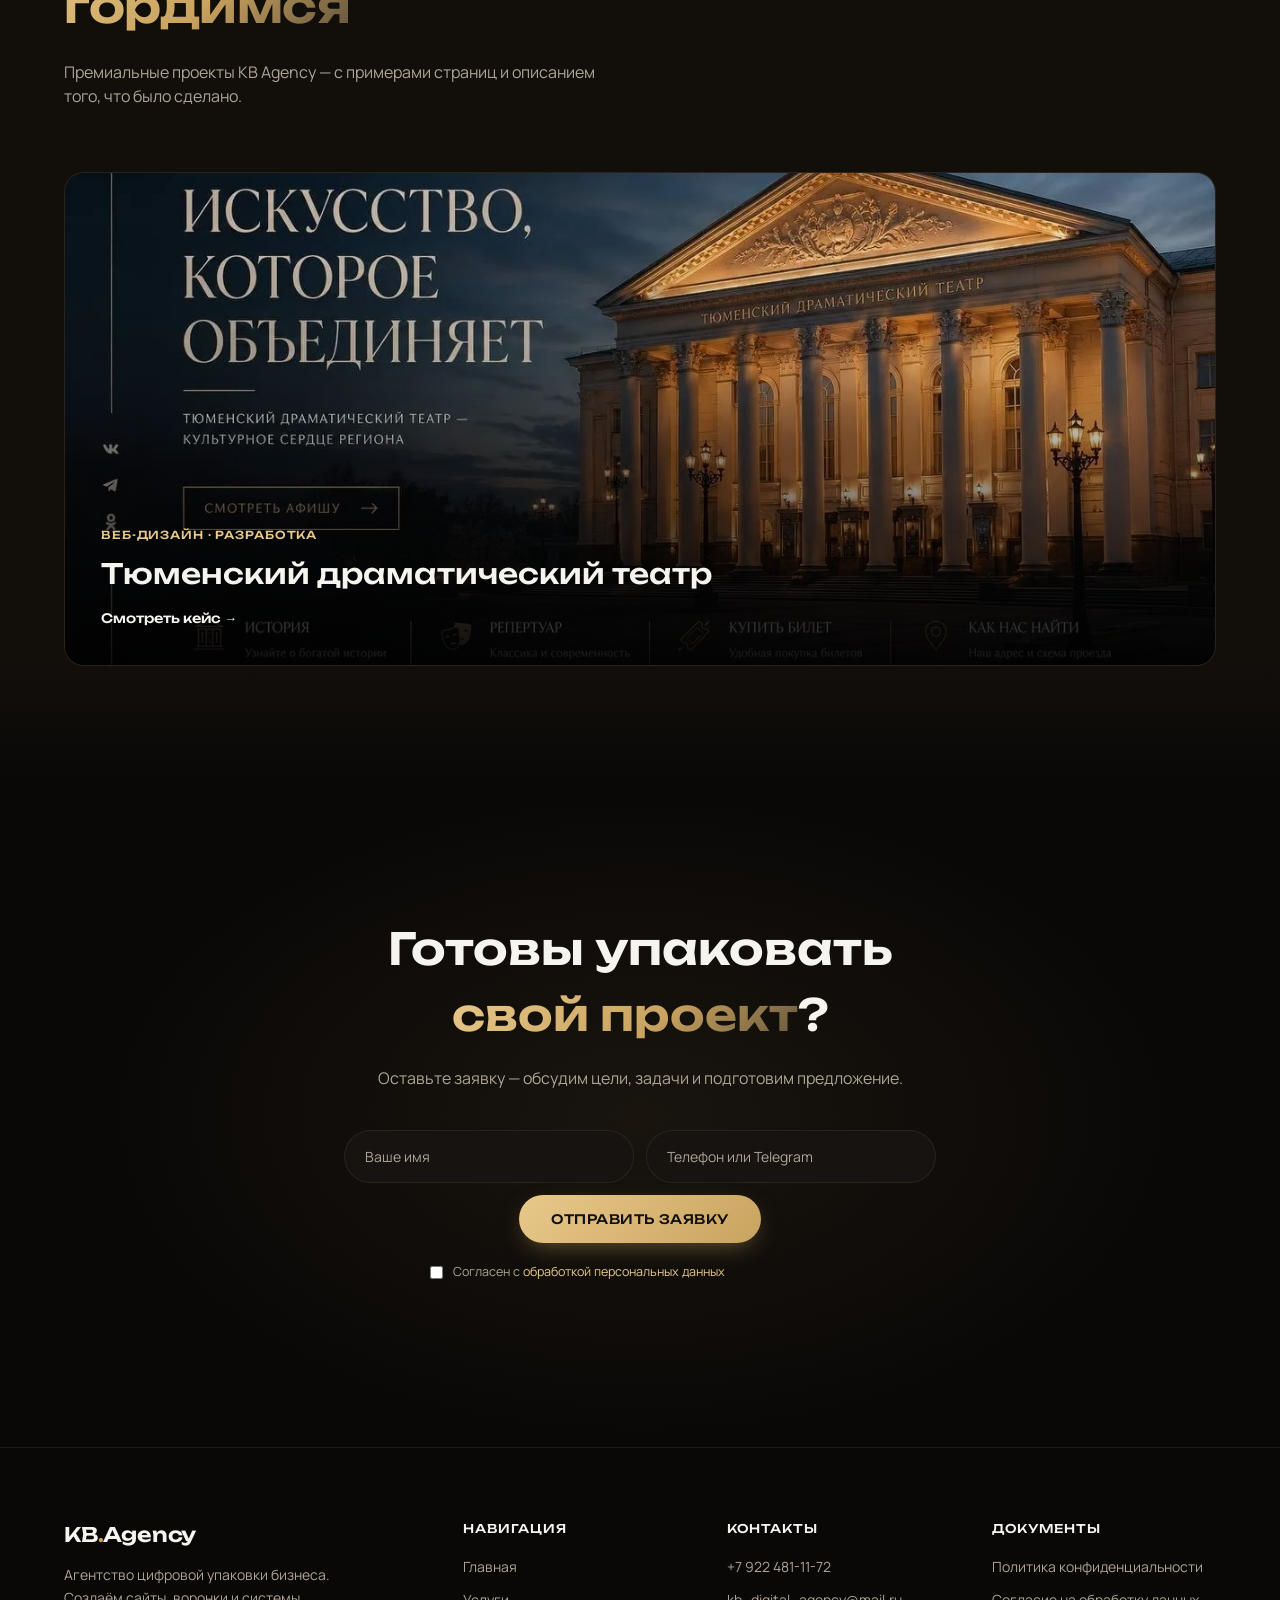
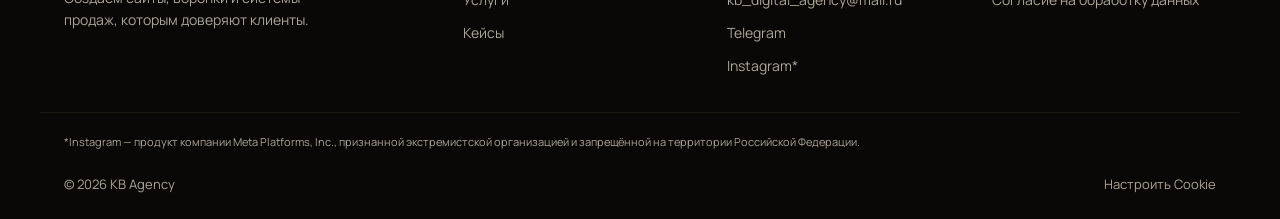
==== commit ae50dea4: "Self-host fonts and add cache headers to fix flaky mobile loads Google Fonts (fonts.googleapis.com /" ====
--- a/index.html
+++ b/index.html
@@ -3,26 +3,44 @@
 <head>
 <meta charset="UTF-8">
 <meta name="viewport" content="width=device-width, initial-scale=1.0">
-<title>KB Agency — агентство цифровой упаковки</title>
-<meta name="description" content="Создаём сайты, воронки, контент и системы продаж, которые вызывают доверие и приносят клиентов.">
+<title>KB Agency — агентство цифровой упаковки бизнеса</title>
+<meta name="description" content="Упаковка бизнеса, разработка сайтов, брендинг, Telegram-решения и автоматизация. KB Agency — упаковываем проекты, которые продают, и запускаем их за 14 дней.">
+<link rel="canonical" href="https://www.kbagency.ru/">
+<meta name="theme-color" content="#0a0807">
 
 <meta property="og:type" content="website">
-<meta property="og:url" content="https://kbagency.ru/">
-<meta property="og:title" content="KB Agency — агентство цифровой упаковки">
-<meta property="og:description" content="Создаём сайты, воронки, контент и системы продаж, которые вызывают доверие и приносят клиентов.">
-<meta property="og:image" content="https://kbagency.ru/brand/instagram-logo-1080.png">
+<meta property="og:url" content="https://www.kbagency.ru/">
+<meta property="og:site_name" content="KB Agency">
+<meta property="og:locale" content="ru_RU">
+<meta property="og:title" content="KB Agency — агентство цифровой упаковки бизнеса">
+<meta property="og:description" content="Упаковка бизнеса, разработка сайтов, брендинг, Telegram-решения и автоматизация. Упаковываем проекты, которые продают.">
+<meta property="og:image" content="https://www.kbagency.ru/brand/instagram-logo-1080.png">
 <meta property="og:image:width" content="1080">
 <meta property="og:image:height" content="1080">
 <meta name="twitter:card" content="summary_large_image">
-<meta name="twitter:title" content="KB Agency — агентство цифровой упаковки">
-<meta name="twitter:description" content="Создаём сайты, воронки, контент и системы продаж, которые вызывают доверие и приносят клиентов.">
-<meta name="twitter:image" content="https://kbagency.ru/brand/instagram-logo-1080.png">
-
-<link rel="preconnect" href="https://fonts.googleapis.com">
-<link rel="preconnect" href="https://fonts.gstatic.com" crossorigin>
-<link href="https://fonts.googleapis.com/css2?family=Manrope:wght@400;500;600;700;800&family=Unbounded:wght@400;500;600;700;800;900&display=swap" rel="stylesheet">
+<meta name="twitter:title" content="KB Agency — агентство цифровой упаковки бизнеса">
+<meta name="twitter:description" content="Упаковка бизнеса, разработка сайтов, брендинг, Telegram-решения и автоматизация. Упаковываем проекты, которые продают.">
+<meta name="twitter:image" content="https://www.kbagency.ru/brand/instagram-logo-1080.png">
+
+<link rel="stylesheet" href="css/fonts.css">
 <link rel="icon" href="brand/favicon.svg" type="image/svg+xml">
 <link rel="stylesheet" href="css/style.css">
+<script type="application/ld+json">
+{
+  "@context": "https://schema.org",
+  "@type": "Organization",
+  "name": "KB Agency",
+  "url": "https://www.kbagency.ru/",
+  "logo": "https://www.kbagency.ru/brand/instagram-logo-1080.png",
+  "description": "Агентство цифровой упаковки бизнеса: разработка сайтов, брендинг, Telegram-решения, AI-креативы и автоматизация.",
+  "email": "kb_digital_agency@mail.ru",
+  "telephone": "+7-922-481-11-72",
+  "sameAs": [
+    "https://www.instagram.com/kb_digital_agency",
+    "https://t.me/KB_AGENCY"
+  ]
+}
+</script>
 </head>
 <body>
 
--- a/css/fonts.css
+++ b/css/fonts.css
@@ -0,0 +1,135 @@
+/* cyrillic-ext */
+@font-face {
+  font-family: 'Manrope';
+  font-style: normal;
+  font-weight: 400;
+  font-display: swap;
+  src: url(../fonts/manrope-400-cyrillic-ext.woff2) format('woff2');
+  unicode-range: U+0460-052F, U+1C80-1C8A, U+20B4, U+2DE0-2DFF, U+A640-A69F, U+FE2E-FE2F;
+}
+/* cyrillic */
+@font-face {
+  font-family: 'Manrope';
+  font-style: normal;
+  font-weight: 400;
+  font-display: swap;
+  src: url(../fonts/manrope-400-cyrillic.woff2) format('woff2');
+  unicode-range: U+0301, U+0400-045F, U+0490-0491, U+04B0-04B1, U+2116;
+}
+/* latin */
+@font-face {
+  font-family: 'Manrope';
+  font-style: normal;
+  font-weight: 400;
+  font-display: swap;
+  src: url(../fonts/manrope-400-latin.woff2) format('woff2');
+  unicode-range: U+0000-00FF, U+0131, U+0152-0153, U+02BB-02BC, U+02C6, U+02DA, U+02DC, U+0304, U+0308, U+0329, U+2000-206F, U+20AC, U+2122, U+2191, U+2193, U+2212, U+2215, U+FEFF, U+FFFD;
+}
+/* cyrillic-ext */
+@font-face {
+  font-family: 'Manrope';
+  font-style: normal;
+  font-weight: 600;
+  font-display: swap;
+  src: url(../fonts/manrope-400-cyrillic-ext.woff2) format('woff2');
+  unicode-range: U+0460-052F, U+1C80-1C8A, U+20B4, U+2DE0-2DFF, U+A640-A69F, U+FE2E-FE2F;
+}
+/* cyrillic */
+@font-face {
+  font-family: 'Manrope';
+  font-style: normal;
+  font-weight: 600;
+  font-display: swap;
+  src: url(../fonts/manrope-400-cyrillic.woff2) format('woff2');
+  unicode-range: U+0301, U+0400-045F, U+0490-0491, U+04B0-04B1, U+2116;
+}
+/* latin */
+@font-face {
+  font-family: 'Manrope';
+  font-style: normal;
+  font-weight: 600;
+  font-display: swap;
+  src: url(../fonts/manrope-400-latin.woff2) format('woff2');
+  unicode-range: U+0000-00FF, U+0131, U+0152-0153, U+02BB-02BC, U+02C6, U+02DA, U+02DC, U+0304, U+0308, U+0329, U+2000-206F, U+20AC, U+2122, U+2191, U+2193, U+2212, U+2215, U+FEFF, U+FFFD;
+}
+/* cyrillic-ext */
+@font-face {
+  font-family: 'Unbounded';
+  font-style: normal;
+  font-weight: 500;
+  font-display: swap;
+  src: url(../fonts/unbounded-500-cyrillic-ext.woff2) format('woff2');
+  unicode-range: U+0460-052F, U+1C80-1C8A, U+20B4, U+2DE0-2DFF, U+A640-A69F, U+FE2E-FE2F;
+}
+/* cyrillic */
+@font-face {
+  font-family: 'Unbounded';
+  font-style: normal;
+  font-weight: 500;
+  font-display: swap;
+  src: url(../fonts/unbounded-500-cyrillic.woff2) format('woff2');
+  unicode-range: U+0301, U+0400-045F, U+0490-0491, U+04B0-04B1, U+2116;
+}
+/* latin */
+@font-face {
+  font-family: 'Unbounded';
+  font-style: normal;
+  font-weight: 500;
+  font-display: swap;
+  src: url(../fonts/unbounded-500-latin.woff2) format('woff2');
+  unicode-range: U+0000-00FF, U+0131, U+0152-0153, U+02BB-02BC, U+02C6, U+02DA, U+02DC, U+0304, U+0308, U+0329, U+2000-206F, U+20AC, U+2122, U+2191, U+2193, U+2212, U+2215, U+FEFF, U+FFFD;
+}
+/* cyrillic-ext */
+@font-face {
+  font-family: 'Unbounded';
+  font-style: normal;
+  font-weight: 600;
+  font-display: swap;
+  src: url(../fonts/unbounded-500-cyrillic-ext.woff2) format('woff2');
+  unicode-range: U+0460-052F, U+1C80-1C8A, U+20B4, U+2DE0-2DFF, U+A640-A69F, U+FE2E-FE2F;
+}
+/* cyrillic */
+@font-face {
+  font-family: 'Unbounded';
+  font-style: normal;
+  font-weight: 600;
+  font-display: swap;
+  src: url(../fonts/unbounded-500-cyrillic.woff2) format('woff2');
+  unicode-range: U+0301, U+0400-045F, U+0490-0491, U+04B0-04B1, U+2116;
+}
+/* latin */
+@font-face {
+  font-family: 'Unbounded';
+  font-style: normal;
+  font-weight: 600;
+  font-display: swap;
+  src: url(../fonts/unbounded-500-latin.woff2) format('woff2');
+  unicode-range: U+0000-00FF, U+0131, U+0152-0153, U+02BB-02BC, U+02C6, U+02DA, U+02DC, U+0304, U+0308, U+0329, U+2000-206F, U+20AC, U+2122, U+2191, U+2193, U+2212, U+2215, U+FEFF, U+FFFD;
+}
+/* cyrillic-ext */
+@font-face {
+  font-family: 'Unbounded';
+  font-style: normal;
+  font-weight: 700;
+  font-display: swap;
+  src: url(../fonts/unbounded-500-cyrillic-ext.woff2) format('woff2');
+  unicode-range: U+0460-052F, U+1C80-1C8A, U+20B4, U+2DE0-2DFF, U+A640-A69F, U+FE2E-FE2F;
+}
+/* cyrillic */
+@font-face {
+  font-family: 'Unbounded';
+  font-style: normal;
+  font-weight: 700;
+  font-display: swap;
+  src: url(../fonts/unbounded-500-cyrillic.woff2) format('woff2');
+  unicode-range: U+0301, U+0400-045F, U+0490-0491, U+04B0-04B1, U+2116;
+}
+/* latin */
+@font-face {
+  font-family: 'Unbounded';
+  font-style: normal;
+  font-weight: 700;
+  font-display: swap;
+  src: url(../fonts/unbounded-500-latin.woff2) format('woff2');
+  unicode-range: U+0000-00FF, U+0131, U+0152-0153, U+02BB-02BC, U+02C6, U+02DA, U+02DC, U+0304, U+0308, U+0329, U+2000-206F, U+20AC, U+2122, U+2191, U+2193, U+2212, U+2215, U+FEFF, U+FFFD;
+}
--- a/css/style.css
+++ b/css/style.css
@@ -443,8 +443,21 @@
 .case-study__image{
   position:absolute; inset:0; width:100%; height:100%; object-fit:cover;
   transition:opacity .3s var(--ease);
+  cursor:zoom-in;
 }
 .case-study__image.is-swapping{ opacity:0; }
+.case-study__expand{
+  position:absolute; top:16px; right:16px; z-index:2;
+  width:40px; height:40px;
+  display:flex; align-items:center; justify-content:center;
+  background:rgba(10,8,7,.55); backdrop-filter:blur(4px);
+  border:1px solid var(--border); border-radius:10px;
+  color:var(--text); cursor:pointer;
+  opacity:0; transition:opacity .25s, border-color .25s;
+}
+.case-study__stage:hover .case-study__expand{ opacity:1; }
+.case-study__expand:hover{ border-color:var(--accent); color:var(--accent-2); }
+.case-study__expand svg{ width:18px; height:18px; }
 .case-study__overlay{
   position:absolute; inset:0;
   background:linear-gradient(0deg, rgba(0,0,0,.85) 0%, rgba(0,0,0,.1) 55%, transparent 100%);
@@ -467,9 +480,16 @@
   color:var(--text-dim); white-space:nowrap;
 }
 
-.case-study__thumbs{ display:grid; grid-template-columns:repeat(5,1fr); gap:14px; }
+.case-study__thumbs{
+  display:flex; gap:14px; overflow-x:auto;
+  scroll-snap-type:x proximity; padding-bottom:8px;
+  scrollbar-width:thin; scrollbar-color:var(--accent-soft) transparent;
+}
+.case-study__thumbs::-webkit-scrollbar{ height:6px; }
+.case-study__thumbs::-webkit-scrollbar-thumb{ background:var(--accent-soft); border-radius:3px; }
 .case-study__thumb{
   display:flex; flex-direction:column; gap:10px;
+  flex:0 0 170px; scroll-snap-align:start;
   cursor:pointer; text-align:left;
   opacity:.55;
   transition:opacity .3s;
@@ -785,7 +805,8 @@
     scrollbar-width:none;
   }
   .case-study__thumbs::-webkit-scrollbar{ display:none; }
-  .case-study__thumb{ flex:none; width:120px; }
+  .case-study__thumb{ flex:0 0 120px; }
+  .case-study__expand{ opacity:1; }
 
   .case-teaser__overlay{ padding:22px; }
 }
@@ -797,3 +818,57 @@
 @media (max-width:480px){
   .stats__grid{ grid-template-columns:1fr; }
 }
+
+/* ---------- case study lightbox (fullscreen view) ---------- */
+.lightbox{
+  position:fixed; inset:0; z-index:1000;
+  display:flex; align-items:center; justify-content:center;
+  padding:40px;
+  background:rgba(6,5,4,.92); backdrop-filter:blur(6px);
+  opacity:0; visibility:hidden;
+  transition:opacity .25s var(--ease);
+}
+.lightbox.is-open{ opacity:1; visibility:visible; }
+.lightbox__frame{
+  position:relative; max-width:1400px; width:100%;
+}
+.lightbox__frame img{
+  display:block; width:100%; max-height:85vh;
+  object-fit:contain; border-radius:var(--radius);
+  border:1px solid var(--border);
+}
+.lightbox__caption{
+  margin-top:14px; text-align:center;
+  font-size:14px; color:var(--text-dim);
+}
+.lightbox__close{
+  position:absolute; top:-48px; right:0;
+  width:40px; height:40px;
+  display:flex; align-items:center; justify-content:center;
+  background:rgba(10,8,7,.6); border:1px solid var(--border); border-radius:10px;
+  color:var(--text); cursor:pointer;
+  transition:border-color .25s, color .25s;
+}
+.lightbox__close:hover{ border-color:var(--accent); color:var(--accent-2); }
+.lightbox__close svg{ width:18px; height:18px; }
+
+.lightbox__nav{
+  position:absolute; top:50%; transform:translateY(-50%);
+  width:48px; height:48px; z-index:2;
+  display:flex; align-items:center; justify-content:center;
+  background:rgba(10,8,7,.6); border:1px solid var(--border); border-radius:50%;
+  color:var(--text); cursor:pointer;
+  transition:border-color .25s, color .25s;
+}
+.lightbox__nav:hover{ border-color:var(--accent); color:var(--accent-2); }
+.lightbox__nav svg{ width:22px; height:22px; }
+.lightbox__nav--prev{ left:16px; }
+.lightbox__nav--next{ right:16px; }
+
+@media (max-width:768px){
+  .lightbox{ padding:20px; }
+  .lightbox__close{ top:-40px; }
+  .lightbox__nav{ width:40px; height:40px; }
+  .lightbox__nav--prev{ left:6px; }
+  .lightbox__nav--next{ right:6px; }
+}
